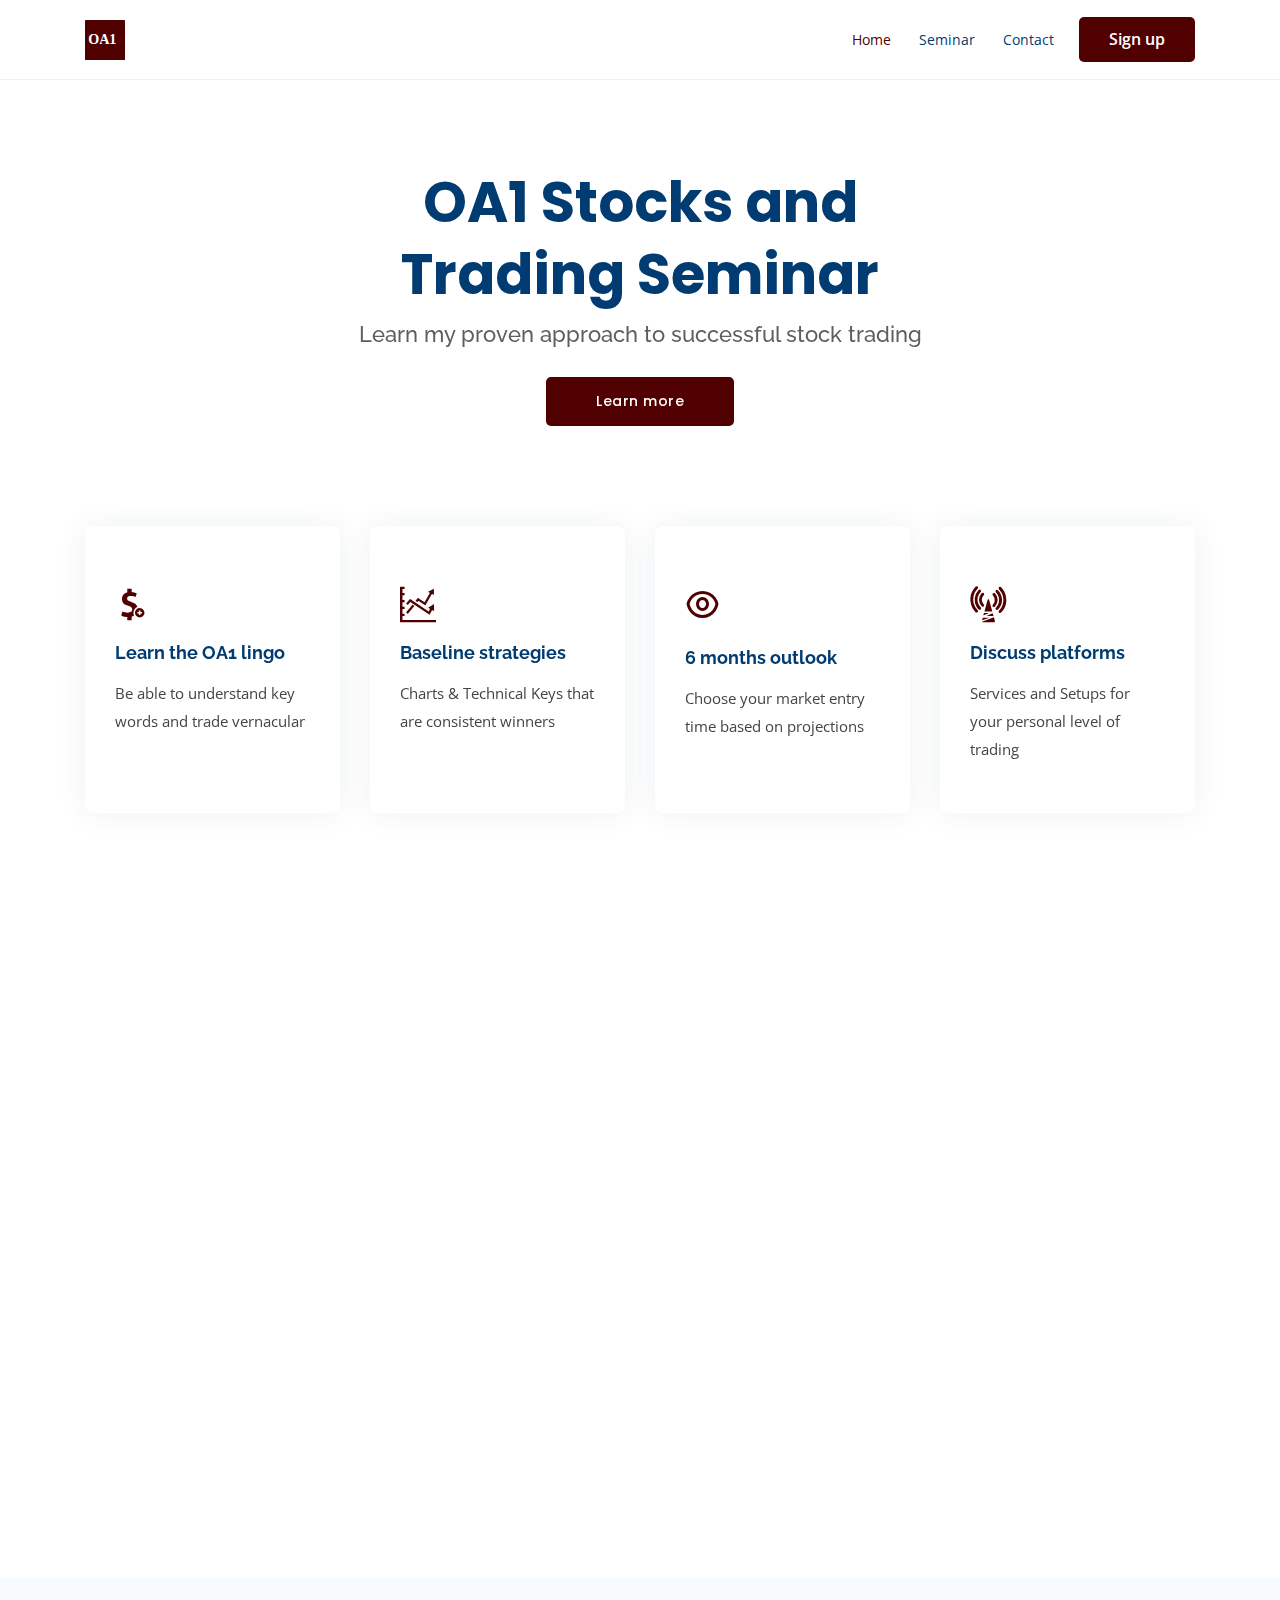
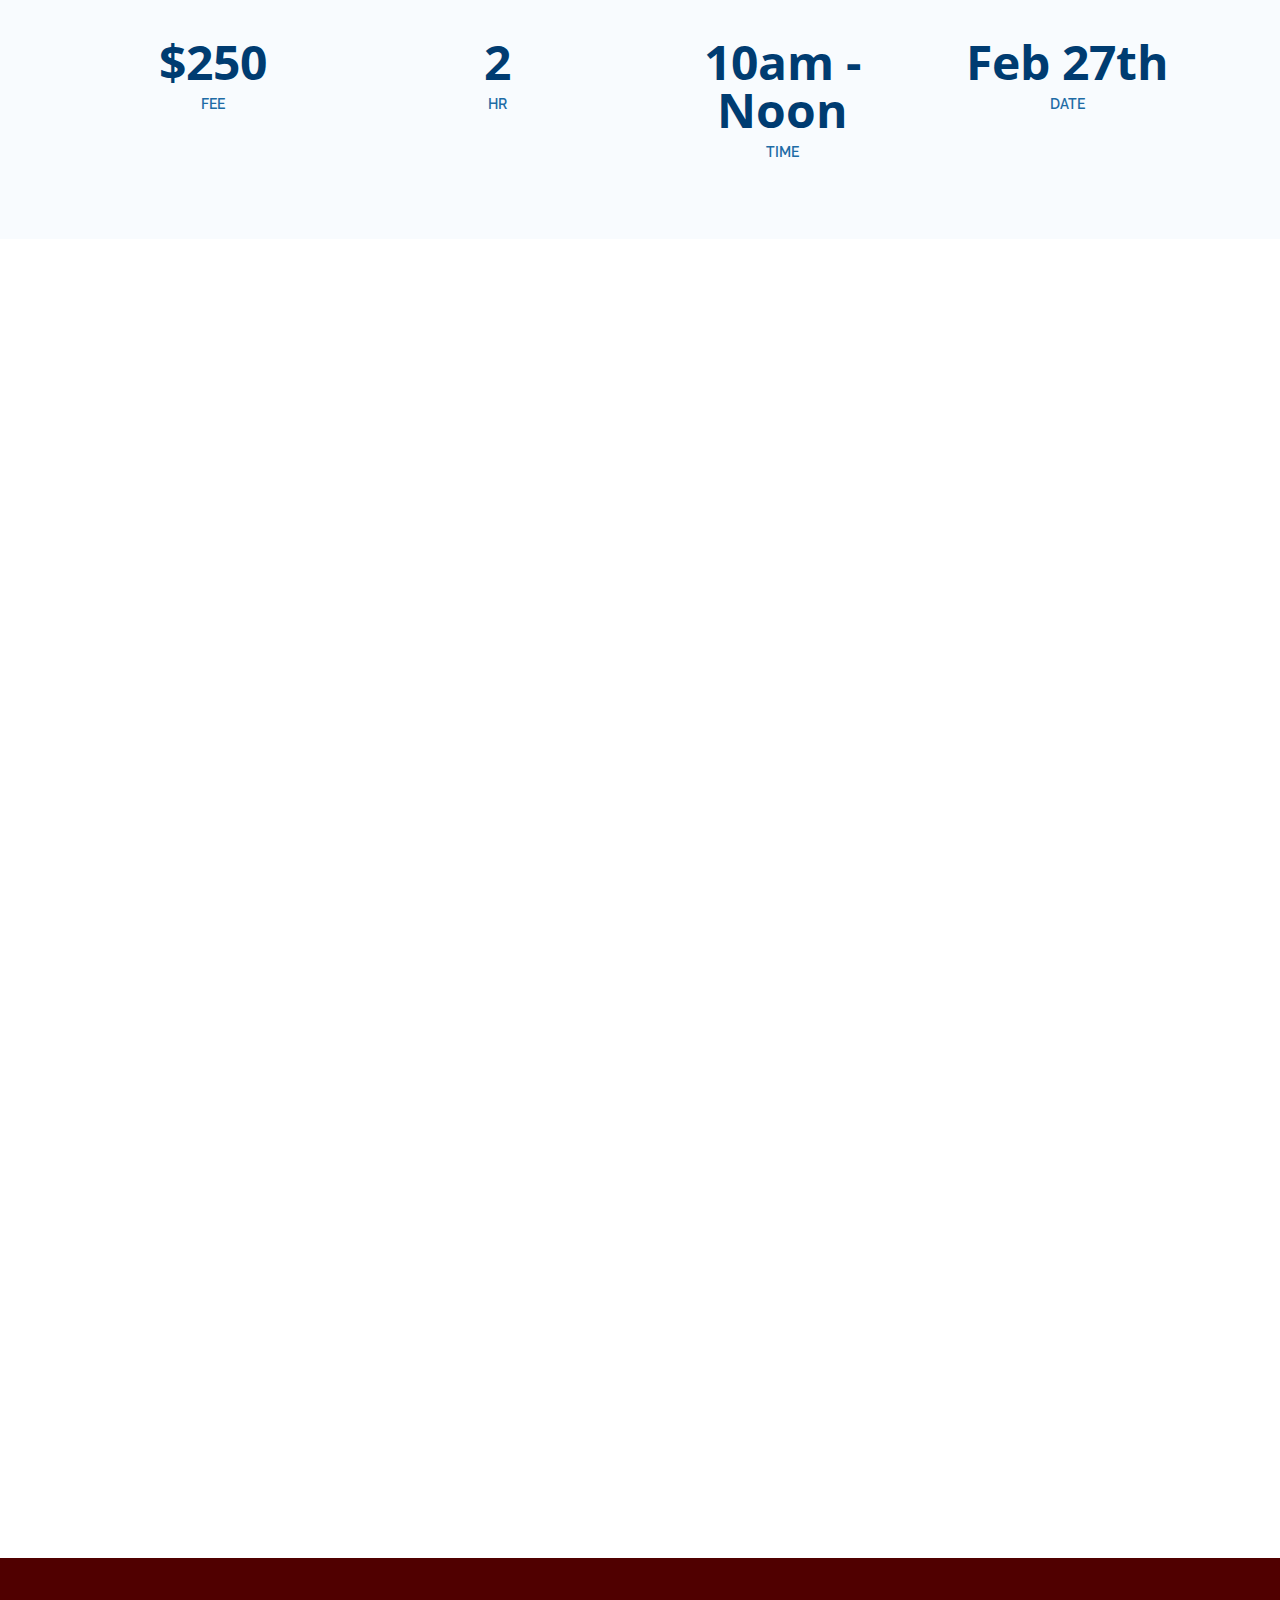
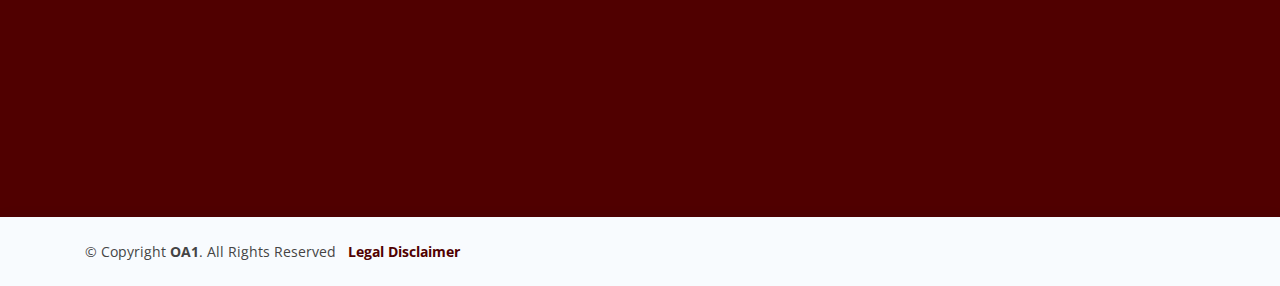
==== index.html @ 58f3185d "update payment link" ====
<!DOCTYPE html>
<html lang="en">

<head>
  <meta charset="utf-8">
  <meta content="width=device-width, initial-scale=1.0" name="viewport">

  <title>OA1 - Stocks and Trading</title>
  <meta content="" name="description">
  <meta content="" name="keywords">

  <!-- Favicons -->
  <link href="assets/img/OA1.png" rel="icon">

  <!-- Google Fonts -->
  <link href="https://fonts.googleapis.com/css?family=Open+Sans:300,300i,400,400i,600,600i,700,700i|Raleway:300,300i,400,400i,500,500i,600,600i,700,700i|Poppins:300,300i,400,400i,500,500i,600,600i,700,700i" rel="stylesheet">

  <!-- Vendor CSS Files -->
  <link href="assets/vendor/bootstrap/css/bootstrap.min.css" rel="stylesheet">
  <link href="assets/vendor/icofont/icofont.min.css" rel="stylesheet">
  <link href="assets/vendor/boxicons/css/boxicons.min.css" rel="stylesheet">
  <link href="assets/vendor/remixicon/remixicon.css" rel="stylesheet">
  <link href="assets/vendor/venobox/venobox.css" rel="stylesheet">
  <link href="assets/vendor/owl.carousel/assets/owl.carousel.min.css" rel="stylesheet">
  <link href="assets/vendor/aos/aos.css" rel="stylesheet">

  <!-- Template Main CSS File -->
  <link href="assets/css/style.css" rel="stylesheet">

  <!-- =======================================================
  * Template Name: OnePage - v2.2.0
  * Template URL: https://bootstrapmade.com/onepage-multipurpose-bootstrap-template/
  * Author: BootstrapMade.com
  * License: https://bootstrapmade.com/license/
  ======================================================== -->
</head>

<body>

  <!-- ======= Header ======= -->
  <header id="header" class="fixed-top">
    <div class="container d-flex align-items-center">

      <!-- <h1 class="logo mr-auto"><a href="index.html"><strong>O-A-1</strong></a></h1> -->
      <!-- Uncomment below if you prefer to use an image logo -->
      <a href="index.html" class="logo mr-auto"><img src="assets/img/OA1.svg" alt="" class="img-fluid"></a>

      <nav class="nav-menu d-none d-lg-block">
        <ul>
          <li class="active"><a href="index.html">Home</a></li>
          <li><a href="seminar.html">Seminar</a></li>
          <li><a href="#about">Contact</a></li>

        </ul>
      </nav><!-- .nav-menu -->
      <button
      class="cta-button"
      id="checkout-button-price_1I8cATGsFpC25p1ThE8ucNKz"
      role="link"
      type="button"
      >
      Sign up
      </button>

    </div>
  </header><!-- End Header -->

  <!-- ======= Hero Section ======= -->
  <section id="hero" class="d-flex align-items-center">
    <div class="container position-relative" data-aos="fade-up" data-aos-delay="100">
      <div class="row justify-content-center">
        <div class="col-xl-7 col-lg-9 text-center">
          <h1>OA1 Stocks and Trading Seminar</h1>
          <h2>Learn my proven approach to successful stock trading</h2>
        </div>
      </div>
      <div class="text-center">
        <a href="#about" class="btn-get-started scrollto">Learn more</a>
      </div>

      <div class="row icon-boxes">
        <div class="col-md-6 col-lg-3 d-flex align-items-stretch mb-5 mb-lg-0" data-aos="zoom-in" data-aos-delay="200">
          <div class="icon-box">
            <div class="icon"><i class="icofont-dollar-plus"></i></div>
            <h4 class="title"><a href=""> Learn the OA1 lingo</a></h4>
            <p class="description">Be able to understand key words and trade vernacular</p>
          </div>
        </div>

        <div class="col-md-6 col-lg-3 d-flex align-items-stretch mb-5 mb-lg-0" data-aos="zoom-in" data-aos-delay="300">
          <div class="icon-box">
            <div class="icon"><i class="icofont-chart-line-alt"></i></div>
            <h4 class="title"><a href="">Baseline strategies</a></h4>
            <p class="description">Charts & Technical Keys that are consistent winners</p>
          </div>
        </div>

        <div class="col-md-6 col-lg-3 d-flex align-items-stretch mb-5 mb-lg-0" data-aos="zoom-in" data-aos-delay="400">
          <div class="icon-box">
            <div class="icon"><i class="ri-eye-line"></i></div>
            <h4 class="title"><a href="">6 months outlook</a></h4>
            <p class="description">Choose your market entry time based on projections</p>
          </div>
        </div>

        <div class="col-md-6 col-lg-3 d-flex align-items-stretch mb-5 mb-lg-0" data-aos="zoom-in" data-aos-delay="500">
          <div class="icon-box">
            <div class="icon"><i class="icofont-ui-network"></i></div>
            <h4 class="title"><a href="">Discuss platforms</a></h4>
            <p class="description">Services and Setups for your personal level of trading</p>
          </div>
        </div>

      </div>
    </div>
  </section><!-- End Hero -->

  <main id="main">

    <!-- ======= About Section ======= -->
    <section id="about" class="about">
      <div class="container" data-aos="fade-up">

        <div class="section-title">
          <h2>Seminar details</h2>
        </div>

        <div class="row content">
          <div class="col-lg-6">
            <p>
              In this exclusive 2 hour seminar, available to all attendees, learn stock and trading insights from Mr. OA1, himself, Randy Taylor.
            </p>
            <ul>
              <li><i class="ri-check-double-line"></i>Get information on when to buy the stock vs when to trade the options.</li>
              <li><i class="ri-check-double-line"></i>Options give you unending “options” to lower, or even eliminate risk. Learn what the top strategies are for each.</li>
              <li><i class="ri-check-double-line"></i>Help yourself make more money by scanning and sharing potential opportunities.</li>
              <li><i class="ri-check-double-line"></i>Registrants will have a single use Zoom (or similar platform) code for one “live” and one recording of the seminar.</li>
              <li><i class="ri-check-double-line"></i>After registering, Attendees may submit questions and/or charts that they would like to be addressed, during the seminar or via email post-seminar.</li>
            </ul>
          </div>
          <div class="col-lg-6 pt-4 pt-lg-0">
            <p>
              We will be discussing:

              <ul>
                <li><i class="ri-check-double-line"></i>Mental Preparation</li>
                <li><i class="ri-check-double-line"></i>Forecasting</li>
                <li><i class="ri-check-double-line"></i>Chart Reading/Analysis</li>
                <li><i class="ri-check-double-line"></i>Strategies</li>
                <li><i class="ri-check-double-line"></i>Platforms</li>
                <li><i class="ri-check-double-line"></i>Managing Risk</li>
                <li><i class="ri-check-double-line"></i>Much more</li>
              </ul>

              This comprehensive seminar will give you the tools needed to be a successful stock trader.
            </p>
            <p>
              Email: OA1Stocks@gmail.com
            </p>
            <a class="get-started-btn" href="seminar.html">Seminar</a>
            <!-- <button
            class="cta-button-3"
            id="checkout-button2-price_1I8cATGsFpC25p1ThE8ucNKz"
            role="link"
            type="button"
            >Sign up Now</button> -->
          </div>
        </div>

      </div>
    </section><!-- End About Section -->

    <!-- ======= Counts Section ======= -->
    <section id="counts" class="counts section-bg">
      <div class="container">

        <div class="row justify-content-end">

          <div class="col-lg-3 col-md-5 col-6 d-md-flex align-items-md-stretch">
            <div class="count-box">
              <span>$250</span>
              <p>FEE</p>
            </div>
          </div>

          <div class="col-lg-3 col-md-5 col-6 d-md-flex align-items-md-stretch">
            <div class="count-box">
              <span>2</span>
              <p>HR</p>
            </div>
          </div>

          <div class="col-lg-3 col-md-5 col-6 d-md-flex align-items-md-stretch">
            <div class="count-box">
              <span>10am - Noon</span>
              <p>TIME</p>
            </div>
          </div>

          <div class="col-lg-3 col-md-5 col-6 d-md-flex align-items-md-stretch">
            <div class="count-box">
              <span>Feb 27th</span>
              <p>DATE</p>
            </div>
          </div>

        </div>

      </div>
    </section><!-- End Counts Section -->

    <!-- ======= About Video Section ======= -->
    <section id="about-video" class="about-video">
      <div class="container" data-aos="fade-up">

        <div class="row">

          <div class="col-lg-6 video-box align-self-baseline" data-aos="fade-right" data-aos-delay="100">
            <img src="assets/img/bio.jpg" class="img-fluid" alt=""> 
          </div>

          <div class="col-lg-6 pt-3 pt-lg-0 content" data-aos="fade-left" data-aos-delay="100">
            <h3>Randy Taylor (OA1)</h3>
            <p>
              Randy Taylor has been successfully trading stocks for the past 35 years. In 2016, Mr. Taylor made a decision to begin posting his tips and real-time stock trades, for those interested in using his expertise as education or as a mirror. The success of this endeavor speaks for itself with forum participants showing consistent growth in their trading accounts.<br><br>
              
              It is not uncommon to have participants report year over year ROI’s over 50%(* Past performance is not a guarantee of future performance). Many of the participants have become experts in their own rights, which has further benefitted the group.
            </p>
            <p>
              Beyond trading stocks professionally, Mr. Taylor owns and operates multiple contact centers Offshore and in LatAm. Once retired from the corporate life, he intends to start a hedge fund and/or advisory service.
            </p>
          </div>

        </div>

      </div>
    </section><!-- End About Section -->

    <!-- ======= Testimonials Section ======= -->
    <section id="testimonials" class="testimonials">
      <div class="container" data-aos="fade-up">

        <div class="section-title">
          <h2>Testimonials</h2>
          <p>Some traders who have gained increases by implementing OA1's methods and knowledge.</p>
        </div>

        <div class="owl-carousel testimonials-carousel">

          <div class="testimonial-item">
            <p>
              <i class="bx bxs-quote-alt-left quote-icon-left"></i>
              I already have my New Years Resolution picked out: STOP PLAYING WEEKLY OPTIONS and TRUST OA1.
              <i class="bx bxs-quote-alt-right quote-icon-right"></i>
            </p>
            <!-- <img src="assets/img/testimonials/testimonials-1.jpg" class="testimonial-img" alt=""> -->
            <!-- <h3>Learn why and when to buy LEAPS</h3>
            <h4>Ceo &amp; Founder</h4> -->
          </div>

          <div class="testimonial-item">
            <p>
              <i class="bx bxs-quote-alt-left quote-icon-left"></i>
              I have learned more from you in the last 9 months than I did in my entire Business Minor at A&M.
              <i class="bx bxs-quote-alt-right quote-icon-right"></i>
            </p>
            <!-- <img src="assets/img/testimonials/testimonials-1.jpg" class="testimonial-img" alt=""> -->
            <!-- <h3>Learn why and when to buy LEAPS</h3>
            <h4>Ceo &amp; Founder</h4> -->
          </div>

          <div class="testimonial-item">
            <p>
              <i class="bx bxs-quote-alt-left quote-icon-left"></i>
              Out of all my WDC. 550% gain on those last sells. The legend of OA1 continues.
              <i class="bx bxs-quote-alt-right quote-icon-right"></i>
            </p>
            <!-- <img src="assets/img/testimonials/testimonials-2.jpg" class="testimonial-img" alt="">
            <h3>Sara Wilsson</h3>
            <h4>Designer</h4> -->
          </div>

          <div class="testimonial-item">
            <p>
              <i class="bx bxs-quote-alt-left quote-icon-left"></i>
              Quick shoutout to OA1... VALE leaps currently a 3 bagger with over a year left!
              <i class="bx bxs-quote-alt-right quote-icon-right"></i>
            </p>
            <!-- <img src="assets/img/testimonials/testimonials-3.jpg" class="testimonial-img" alt="">
            <h3>Jena Karlis</h3>
            <h4>Store Owner</h4> -->
          </div>

          <!-- <div class="testimonial-item">
            <p>
              <i class="bx bxs-quote-alt-left quote-icon-left"></i>
              Fugiat enim eram quae cillum dolore dolor amet nulla culpa multos export minim fugiat minim velit minim dolor enim duis veniam ipsum anim magna sunt elit fore quem dolore labore illum veniam.
              <i class="bx bxs-quote-alt-right quote-icon-right"></i>
            </p>
            <img src="assets/img/testimonials/testimonials-4.jpg" class="testimonial-img" alt="">
            <h3>Matt Brandon</h3>
            <h4>Freelancer</h4>
          </div> -->

          <!-- <div class="testimonial-item">
            <p>
              <i class="bx bxs-quote-alt-left quote-icon-left"></i>
              Quis quorum aliqua sint quem legam fore sunt eram irure aliqua veniam tempor noster veniam enim culpa labore duis sunt culpa nulla illum cillum fugiat legam esse veniam culpa fore nisi cillum quid.
              <i class="bx bxs-quote-alt-right quote-icon-right"></i>
            </p>
            <img src="assets/img/testimonials/testimonials-5.jpg" class="testimonial-img" alt="">
            <h3>John Larson</h3>
            <h4>Entrepreneur</h4>
          </div> -->

        </div>

      </div>
    </section><!-- End Testimonials Section -->


    <!-- ======= Cta Section ======= -->
    <section id="cta" class="cta">
      <div class="container" data-aos="zoom-in">
        <div class="text-center">
          <h3>OA1 Stocks and Trading Seminar</h3>
          <p>Sign up now this seminar will be available to attendees to provide the maximum amount of value. Don't miss out!</p>
          <button
          class="cta-button-2"
          id="checkout-button3-price_1I8cATGsFpC25p1ThE8ucNKz"
          role="link"
          type="button"
          >Seminar sign up
          </button>
        </div>
      </div>
    </section><!-- End Cta Section -->


  </main><!-- End #main -->

  <!-- ======= Footer ======= -->
  <footer id="footer">

    <div class="container d-md-flex py-4">

      <div class="mr-md-auto text-center text-md-left">
        <div class="copyright">
          &copy; Copyright <strong>OA1</strong>. All Rights Reserved &nbsp; <strong> <a href="assets/LEGAL.pdf" target="_blank">Legal Disclaimer </a></strong>
        </div>
      </div>
    </div>
  </footer><!-- End Footer -->

  <!-- ======= Stripe ======= -->
<!-- Load Stripe.js on your website. -->
<script src="https://js.stripe.com/v3"></script>

<!-- Create a button that your customers click to complete their purchase. Customize the styling to suit your branding. -->
<!-- <button
  style="background-color:#6772E5;color:#FFF;padding:8px 12px;border:0;border-radius:4px;font-size:1em"
  id="checkout-button-price_1I8cATGsFpC25p1ThE8ucNKz"
  role="link"
  type="button"
>
  Checkout
</button> -->

<div id="error-message"></div>

<script>
(function() {
  var stripe = Stripe('pk_live_51I7PDJGsFpC25p1TsYnZZH8aV8iDTGf7ebhSKINwtMPEUIdjISCfdUw4nKHauZOj3xFRYnwYuc7SVkPEr7Lt0kge00OCxvMAAV');

  
  var checkoutButton = document.getElementById('checkout-button-price_1I8cATGsFpC25p1ThE8ucNKz');
  checkoutButton.addEventListener('click', function () {
    /*
     * When the customer clicks on the button, redirect
     * them to Checkout.
     */
    stripe.redirectToCheckout({
      lineItems: [{price: 'price_1I8cATGsFpC25p1ThE8ucNKz', quantity: 1}],
      mode: 'payment',
      /*
       * Do not rely on the redirect to the successUrl for fulfilling
       * purchases, customers may not always reach the success_url after
       * a successful payment.
       * Instead use one of the strategies described in
       * https://stripe.com/docs/payments/checkout/fulfill-orders
       */
      successUrl: 'http://oa1.org/success',
      cancelUrl: 'http://oa1.org/',
    })
    .then(function (result) {
      if (result.error) {
        /*
         * If `redirectToCheckout` fails due to a browser or network
         * error, display the localized error message to your customer.
         */
        var displayError = document.getElementById('error-message');
        displayError.textContent = result.error.message;
      }
    });
  });
  var checkoutButton = document.getElementById('checkout-button2-price_1I8cATGsFpC25p1ThE8ucNKz');
  checkoutButton.addEventListener('click', function () {
    /*
     * When the customer clicks on the button, redirect
     * them to Checkout.
     */
    stripe.redirectToCheckout({
      lineItems: [{price: 'price_1I8cATGsFpC25p1ThE8ucNKz', quantity: 1}],
      mode: 'payment',
      /*
       * Do not rely on the redirect to the successUrl for fulfilling
       * purchases, customers may not always reach the success_url after
       * a successful payment.
       * Instead use one of the strategies described in
       * https://stripe.com/docs/payments/checkout/fulfill-orders
       */
      successUrl: 'http://oa1.org/success',
      cancelUrl: 'http://oa1.org/',
    })
    .then(function (result) {
      if (result.error) {
        /*
         * If `redirectToCheckout` fails due to a browser or network
         * error, display the localized error message to your customer.
         */
        var displayError = document.getElementById('error-message');
        displayError.textContent = result.error.message;
      }
    });
  });
  var checkoutButton = document.getElementById('checkout-button3-price_1I8cATGsFpC25p1ThE8ucNKz');
  checkoutButton.addEventListener('click', function () {
    /*
     * When the customer clicks on the button, redirect
     * them to Checkout.
     */
    stripe.redirectToCheckout({
      lineItems: [{price: 'price_1I8cATGsFpC25p1ThE8ucNKz', quantity: 1}],
      mode: 'payment',
      /*
       * Do not rely on the redirect to the successUrl for fulfilling
       * purchases, customers may not always reach the success_url after
       * a successful payment.
       * Instead use one of the strategies described in
       * https://stripe.com/docs/payments/checkout/fulfill-orders
       */
      successUrl: 'http://oa1.org/success',
      cancelUrl: 'http://oa1.org/',
    })
    .then(function (result) {
      if (result.error) {
        /*
         * If `redirectToCheckout` fails due to a browser or network
         * error, display the localized error message to your customer.
         */
        var displayError = document.getElementById('error-message');
        displayError.textContent = result.error.message;
      }
    });
  });
})();
</script>
  
  <!-- End Stripe -->

  <a href="#" class="back-to-top"><i class="ri-arrow-up-line"></i></a>
  <div id="preloader"></div>

  <!-- Vendor JS Files -->
  <script src="assets/vendor/jquery/jquery.min.js"></script>
  <script src="assets/vendor/bootstrap/js/bootstrap.bundle.min.js"></script>
  <script src="assets/vendor/jquery.easing/jquery.easing.min.js"></script>
  <script src="assets/vendor/php-email-form/validate.js"></script>
  <script src="assets/vendor/waypoints/jquery.waypoints.min.js"></script>
  <script src="assets/vendor/counterup/counterup.min.js"></script>
  <script src="assets/vendor/venobox/venobox.min.js"></script>
  <script src="assets/vendor/owl.carousel/owl.carousel.min.js"></script>
  <script src="assets/vendor/isotope-layout/isotope.pkgd.min.js"></script>
  <script src="assets/vendor/aos/aos.js"></script>

  <!-- Template Main JS File -->
  <script src="assets/js/main.js"></script>

</body>

</html>
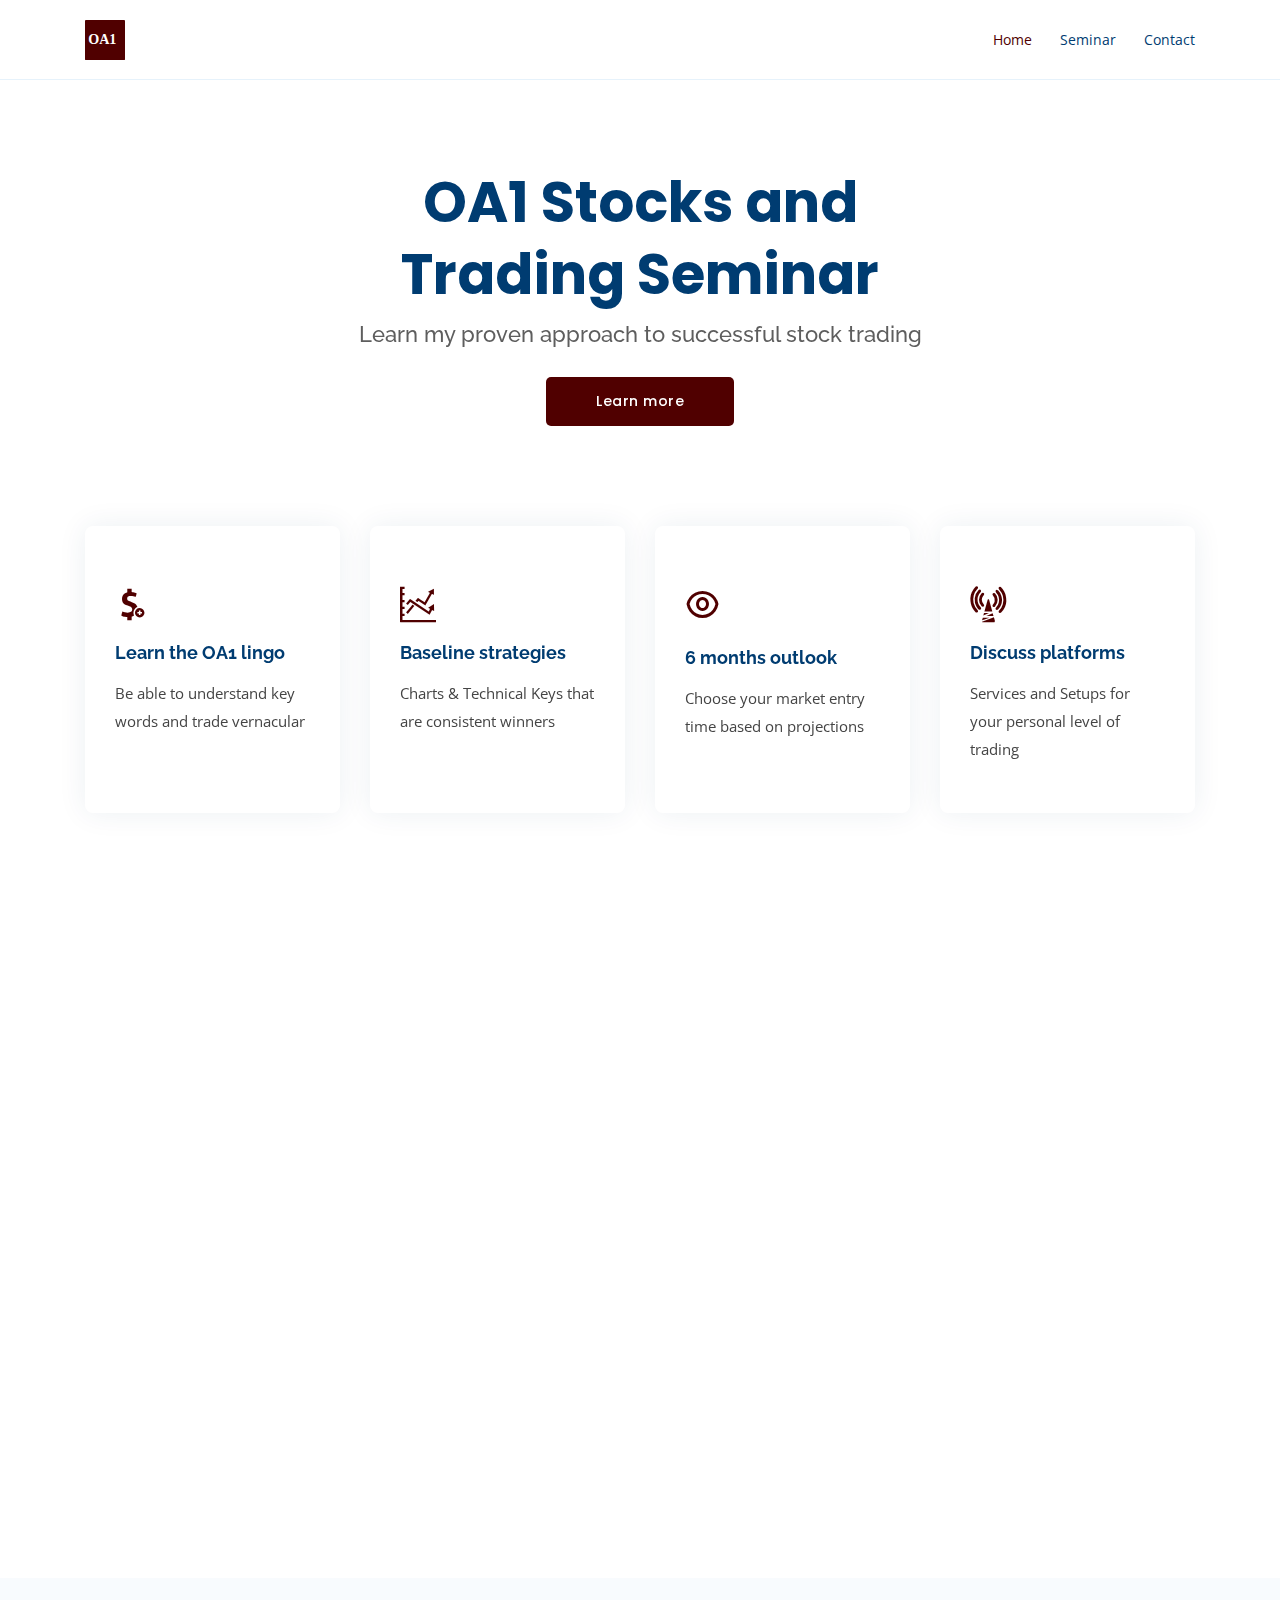
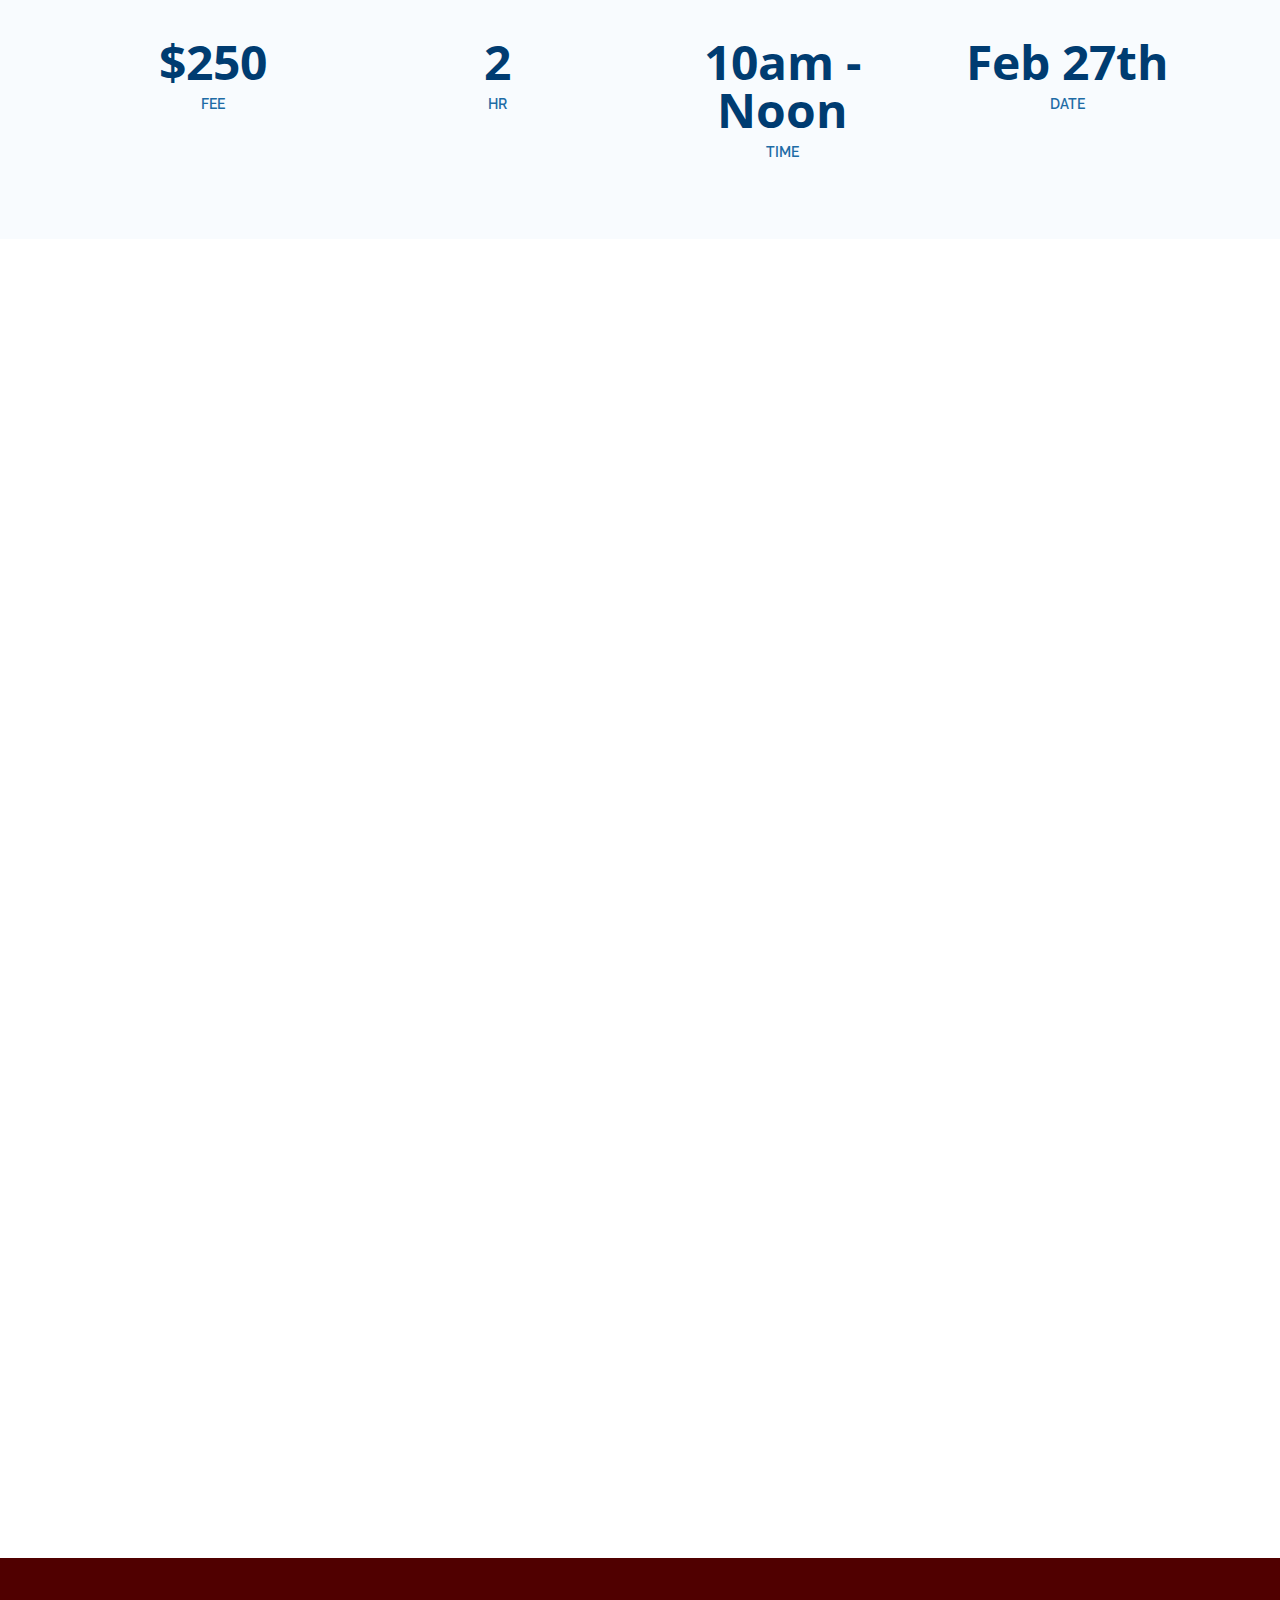
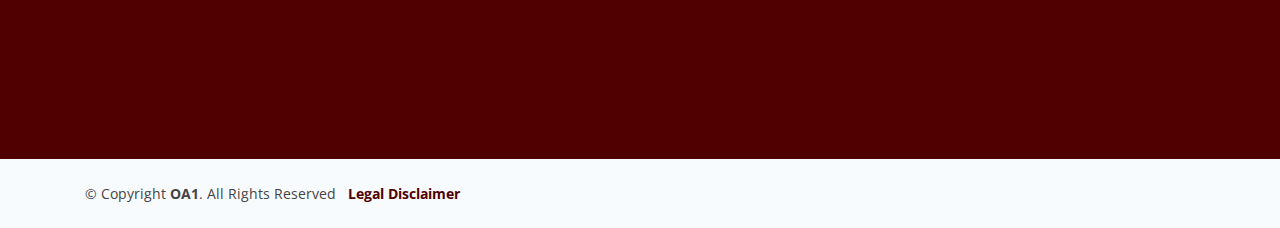
==== commit a87898b6: "remove live payment links" ====
--- a/index.html
+++ b/index.html
@@ -53,14 +53,14 @@
 
         </ul>
       </nav><!-- .nav-menu -->
-      <button
+      <!-- <button
       class="cta-button"
       id="checkout-button-price_1I8cATGsFpC25p1ThE8ucNKz"
       role="link"
       type="button"
       >
       Sign up
-      </button>
+      </button> -->
 
     </div>
   </header><!-- End Header -->
@@ -325,13 +325,13 @@
         <div class="text-center">
           <h3>OA1 Stocks and Trading Seminar</h3>
           <p>Sign up now this seminar will be available to attendees to provide the maximum amount of value. Don't miss out!</p>
-          <button
+          <!-- <button
           class="cta-button-2"
           id="checkout-button3-price_1I8cATGsFpC25p1ThE8ucNKz"
           role="link"
           type="button"
           >Seminar sign up
-          </button>
+          </button> -->
         </div>
       </div>
     </section><!-- End Cta Section -->
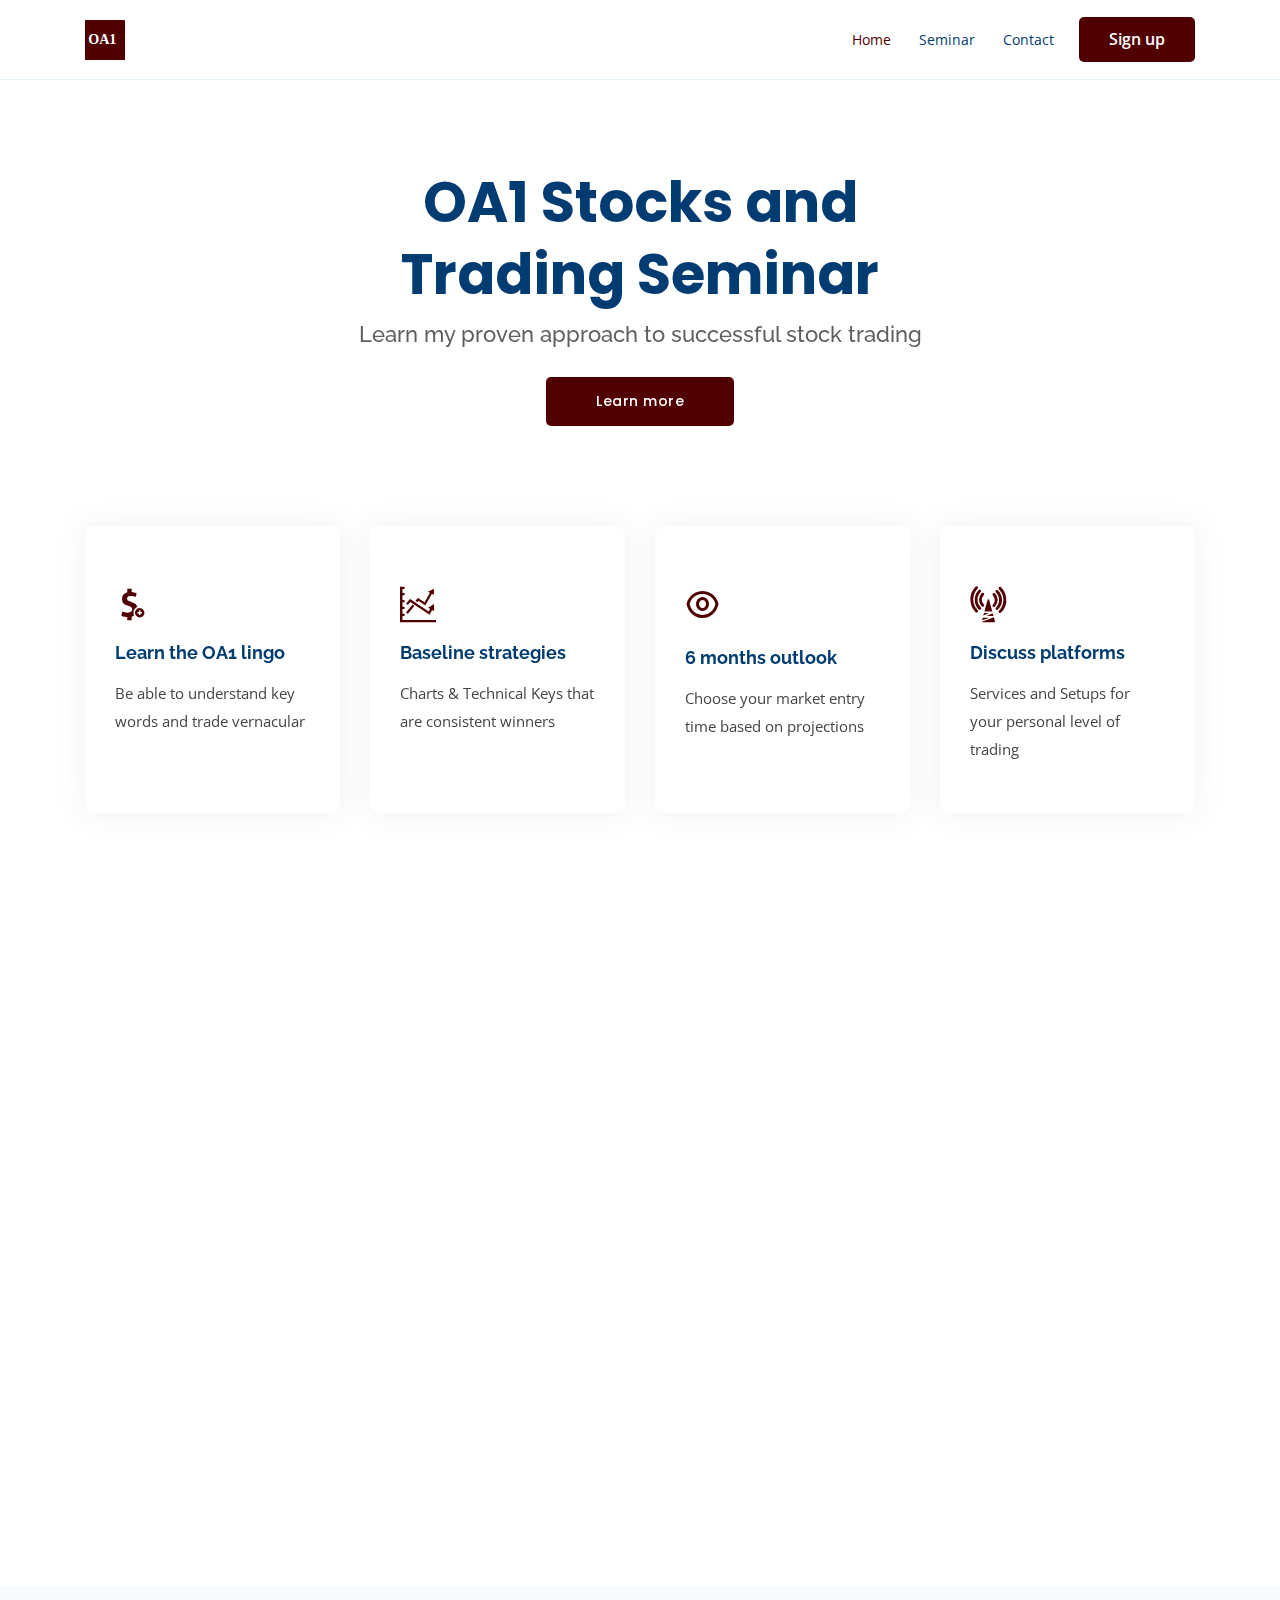
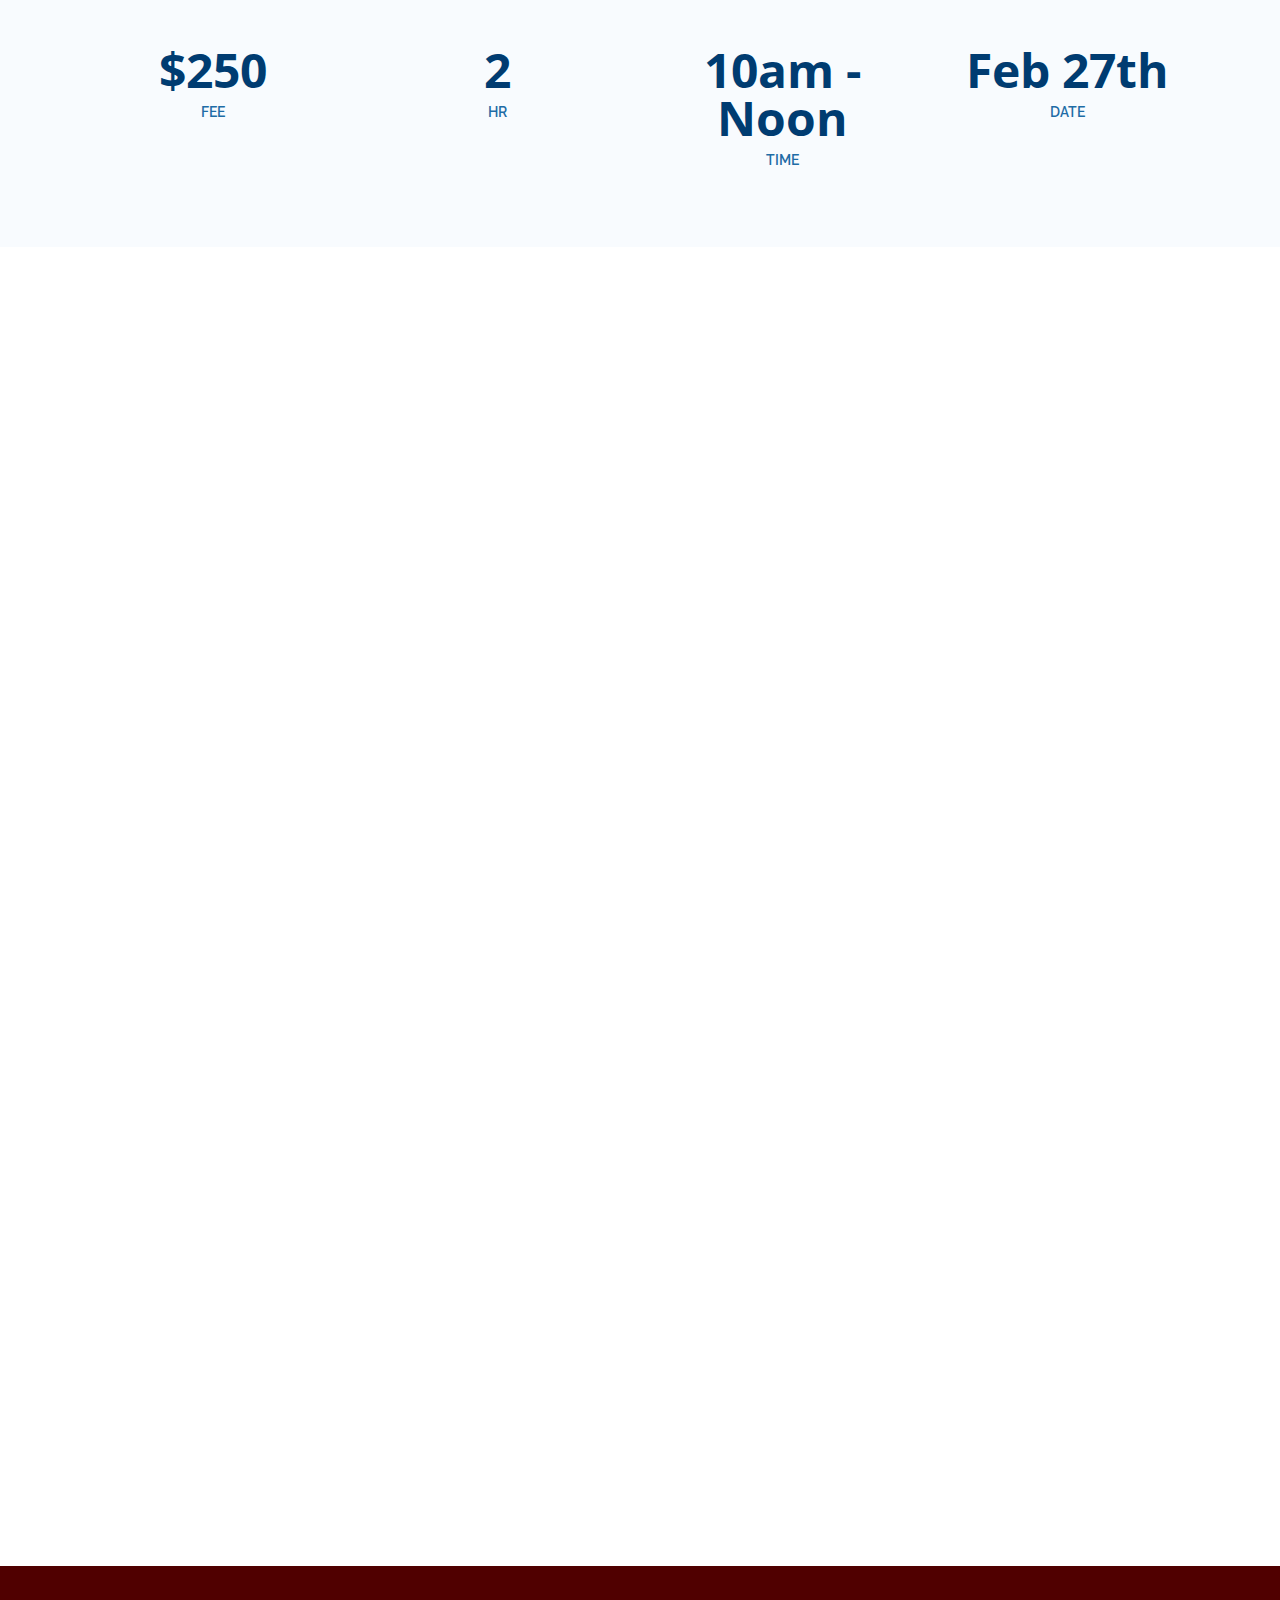
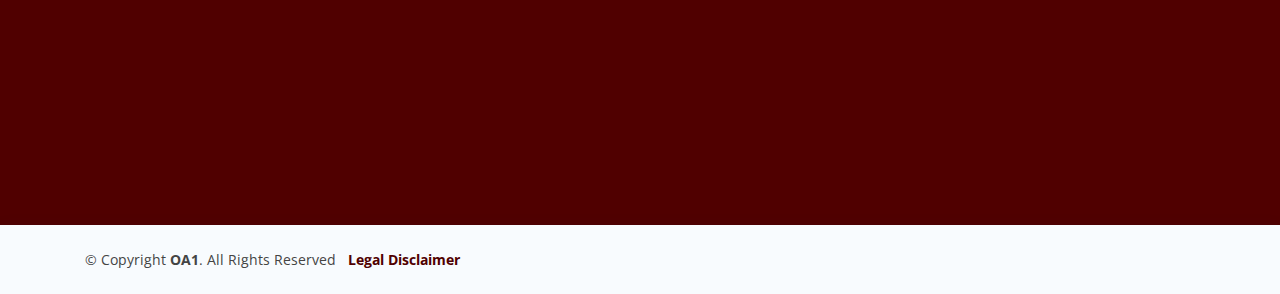
==== commit 6348aa37: "update link" ====
--- a/index.html
+++ b/index.html
@@ -53,14 +53,14 @@
 
         </ul>
       </nav><!-- .nav-menu -->
-      <!-- <button
+      <button
       class="cta-button"
       id="checkout-button-price_1I8cATGsFpC25p1ThE8ucNKz"
       role="link"
       type="button"
       >
       Sign up
-      </button> -->
+      </button>
 
     </div>
   </header><!-- End Header -->
@@ -157,13 +157,13 @@
             <p>
               Email: OA1Stocks@gmail.com
             </p>
-            <a class="get-started-btn" href="seminar.html">Seminar</a>
-            <!-- <button
+            <!-- <a class="get-started-btn" href="seminar.html">Seminar</a> -->
+            <button
             class="cta-button-3"
             id="checkout-button2-price_1I8cATGsFpC25p1ThE8ucNKz"
             role="link"
             type="button"
-            >Sign up Now</button> -->
+            >Sign up Now</button>
           </div>
         </div>
 
@@ -325,13 +325,13 @@
         <div class="text-center">
           <h3>OA1 Stocks and Trading Seminar</h3>
           <p>Sign up now this seminar will be available to attendees to provide the maximum amount of value. Don't miss out!</p>
-          <!-- <button
+          <button
           class="cta-button-2"
           id="checkout-button3-price_1I8cATGsFpC25p1ThE8ucNKz"
           role="link"
           type="button"
           >Seminar sign up
-          </button> -->
+          </button>
         </div>
       </div>
     </section><!-- End Cta Section -->
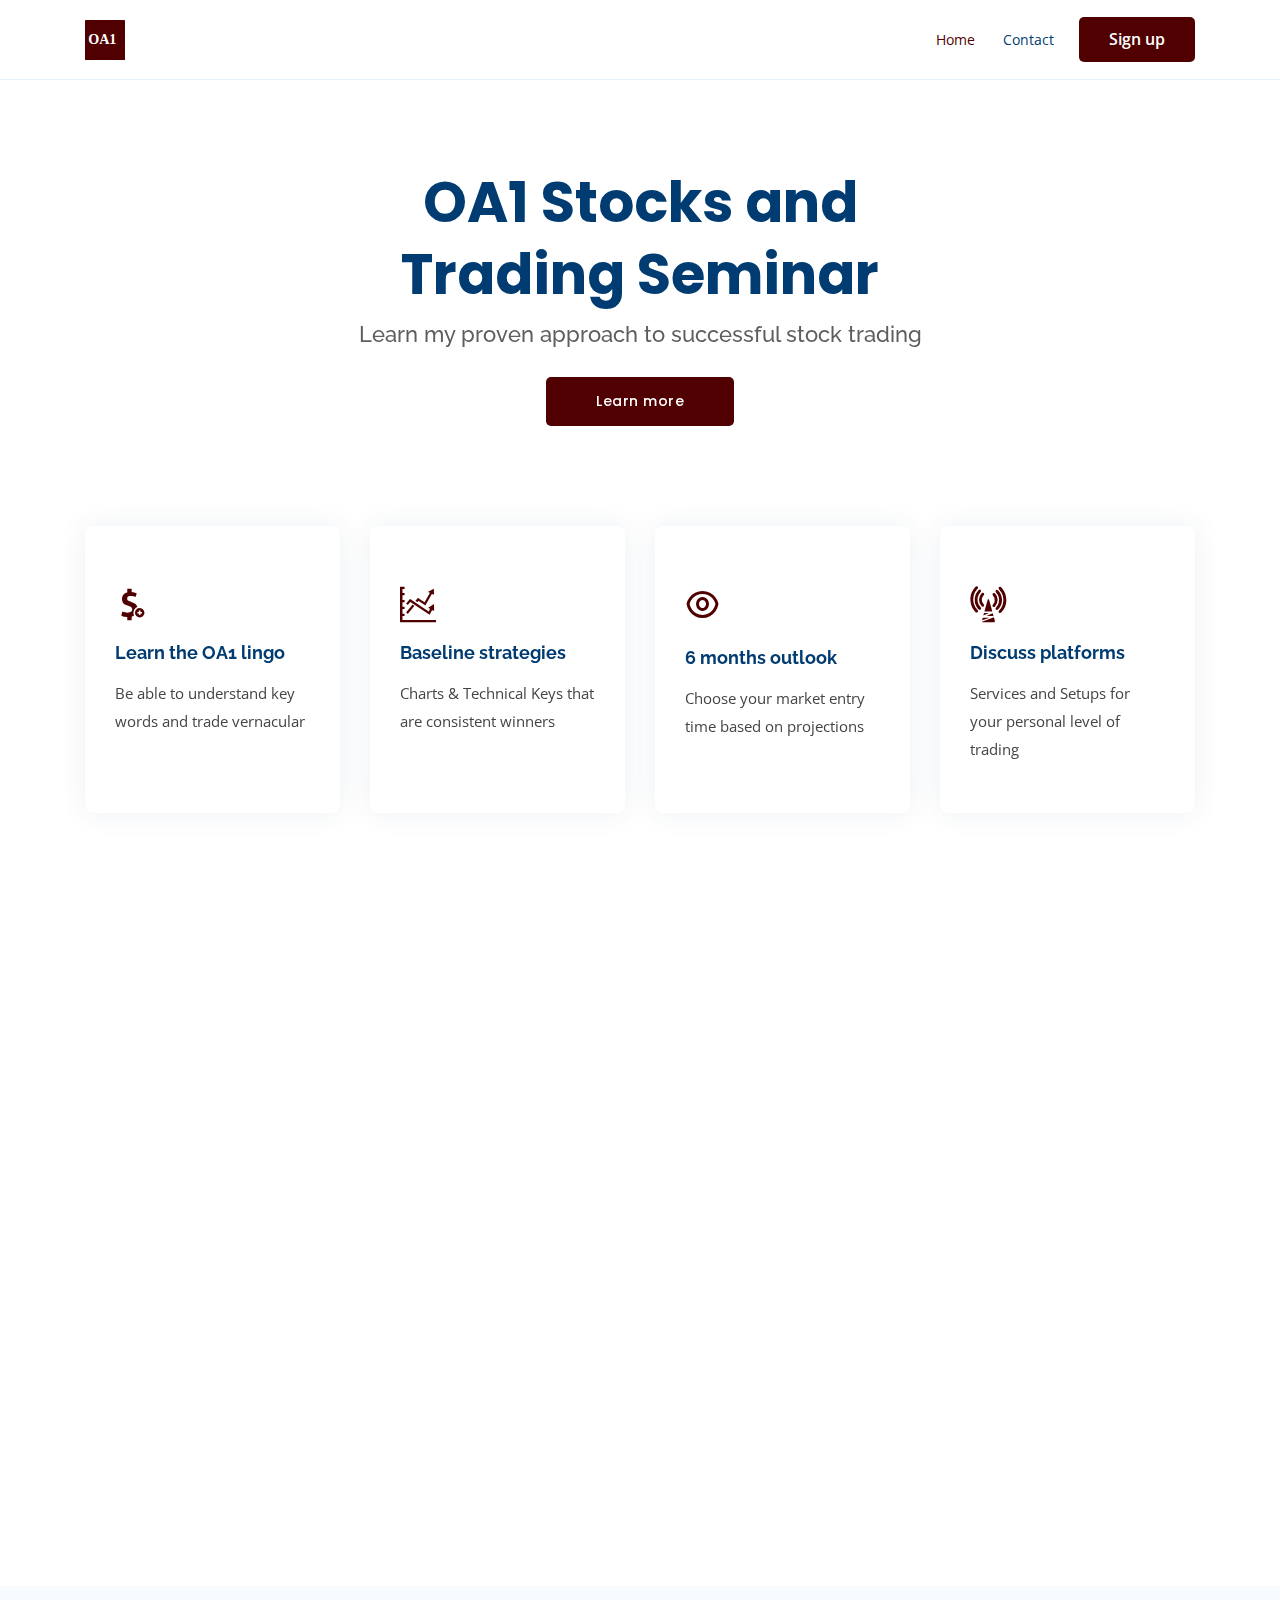
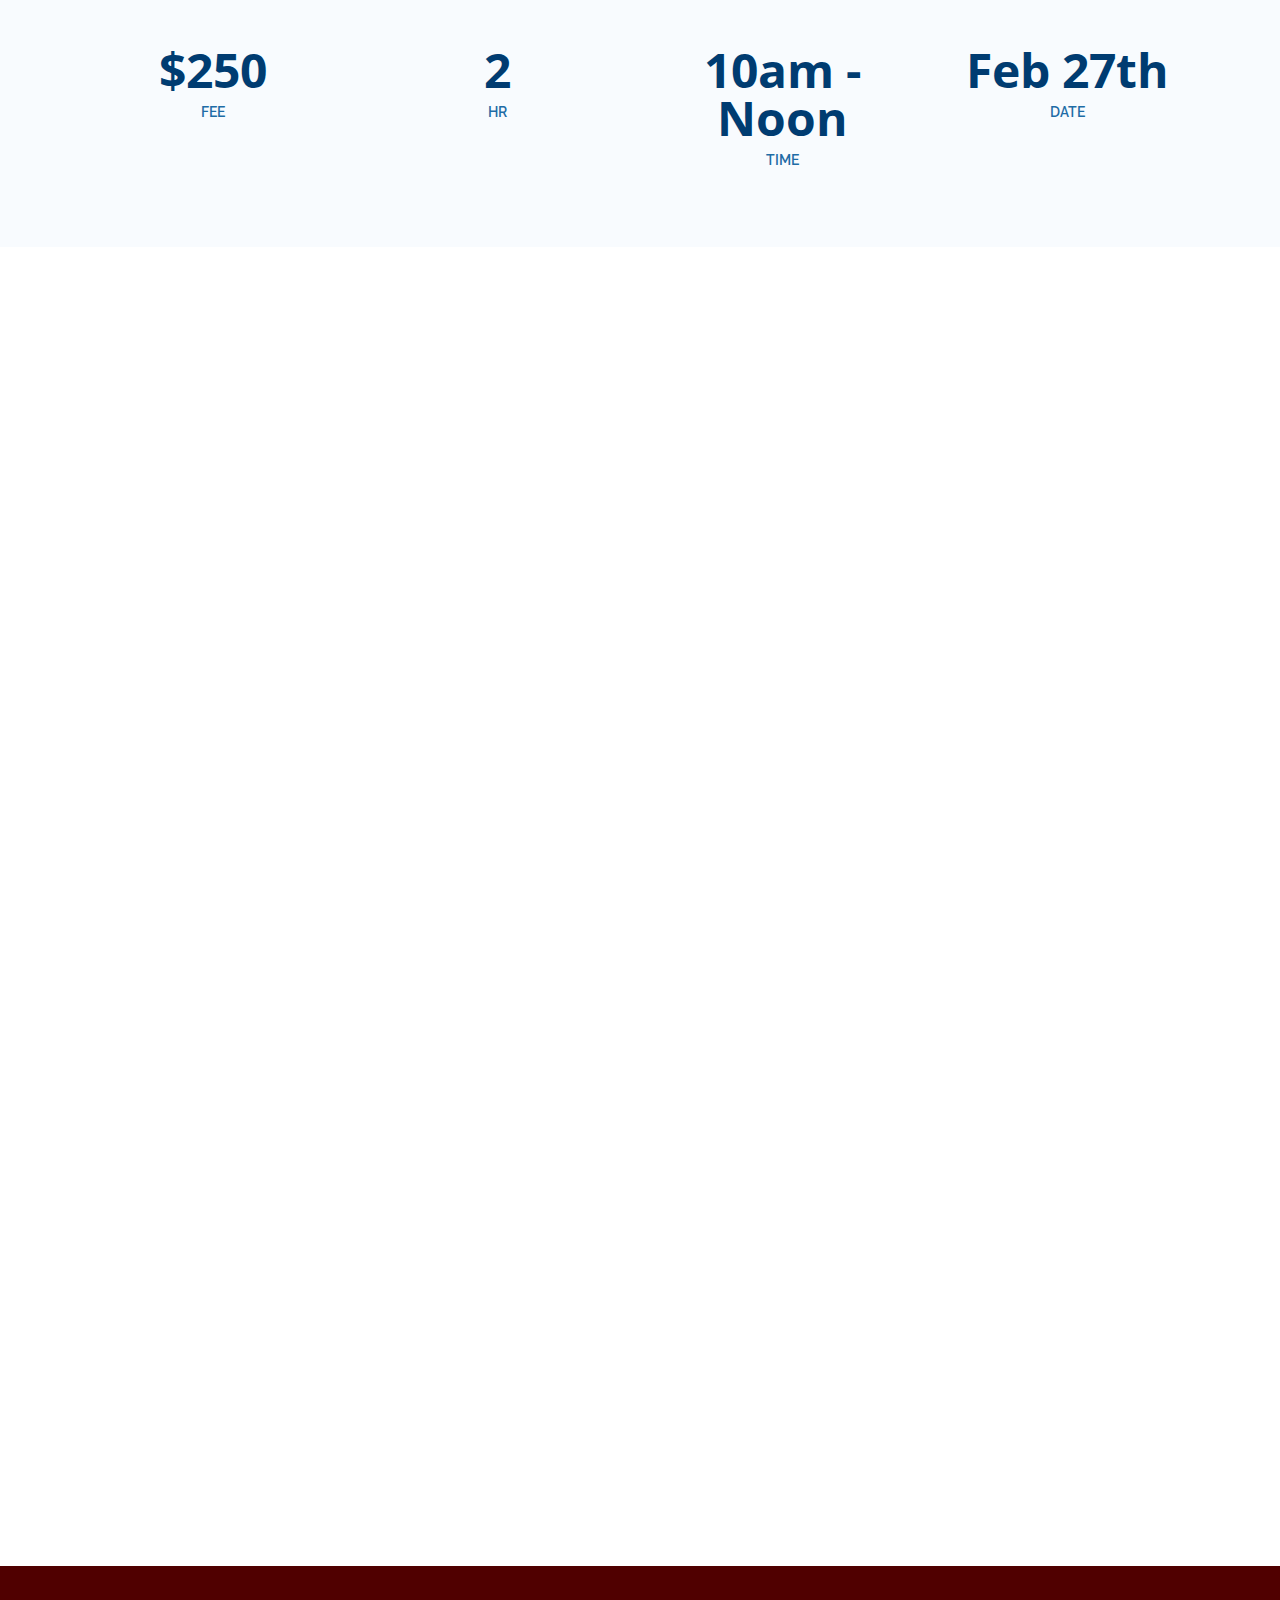
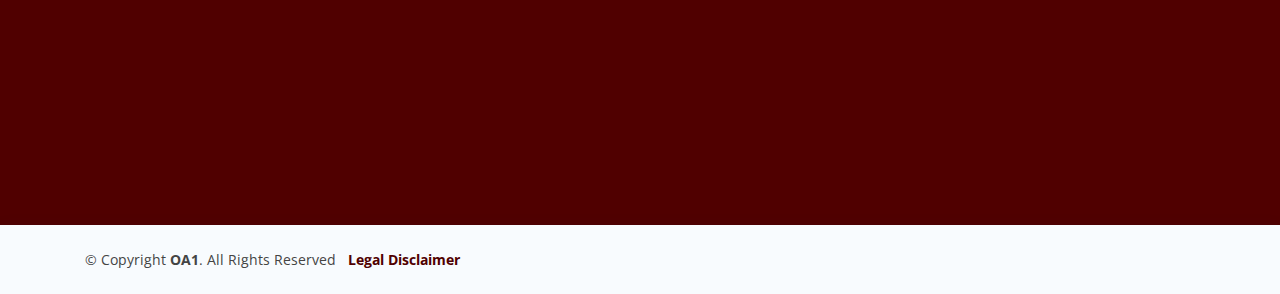
==== commit c18d366c: "update link" ====
--- a/index.html
+++ b/index.html
@@ -48,7 +48,7 @@
       <nav class="nav-menu d-none d-lg-block">
         <ul>
           <li class="active"><a href="index.html">Home</a></li>
-          <li><a href="seminar.html">Seminar</a></li>
+          <!-- <li><a href="seminar.html">Seminar</a></li> -->
           <li><a href="#about">Contact</a></li>
 
         </ul>
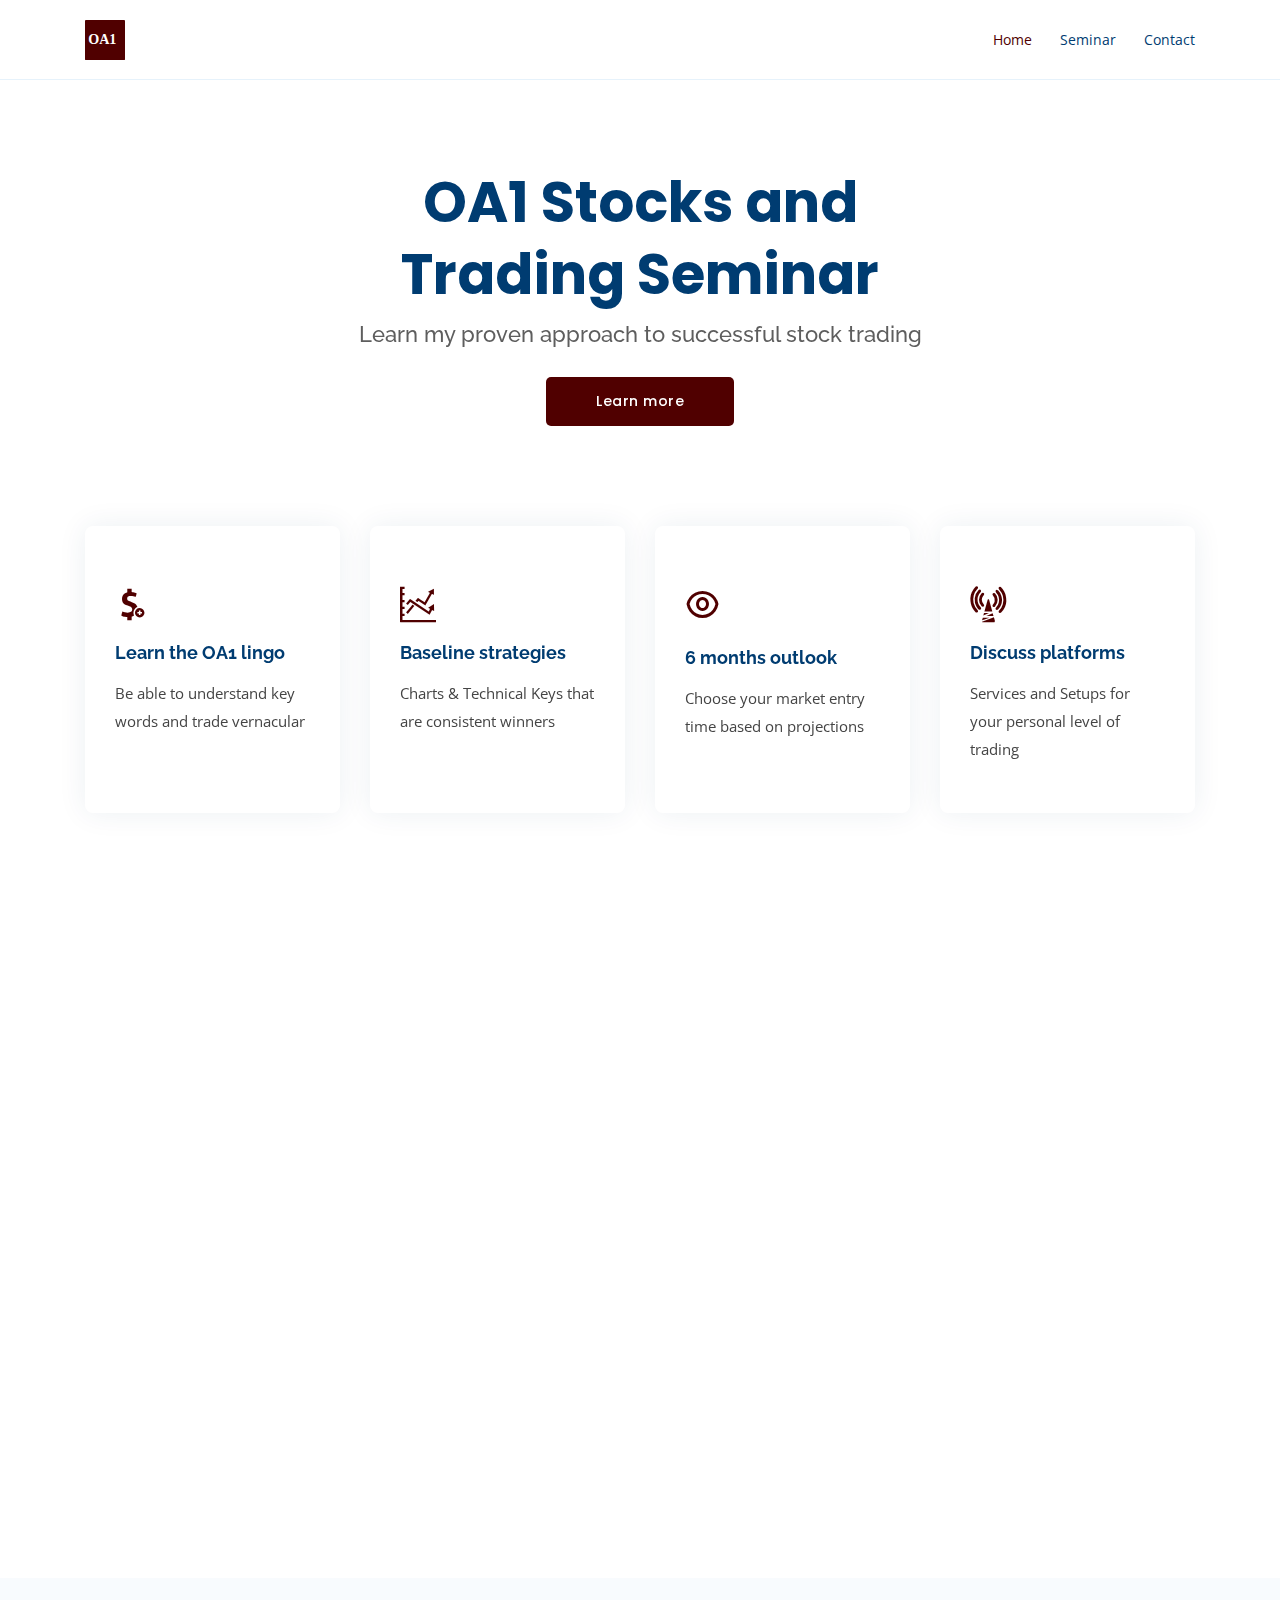
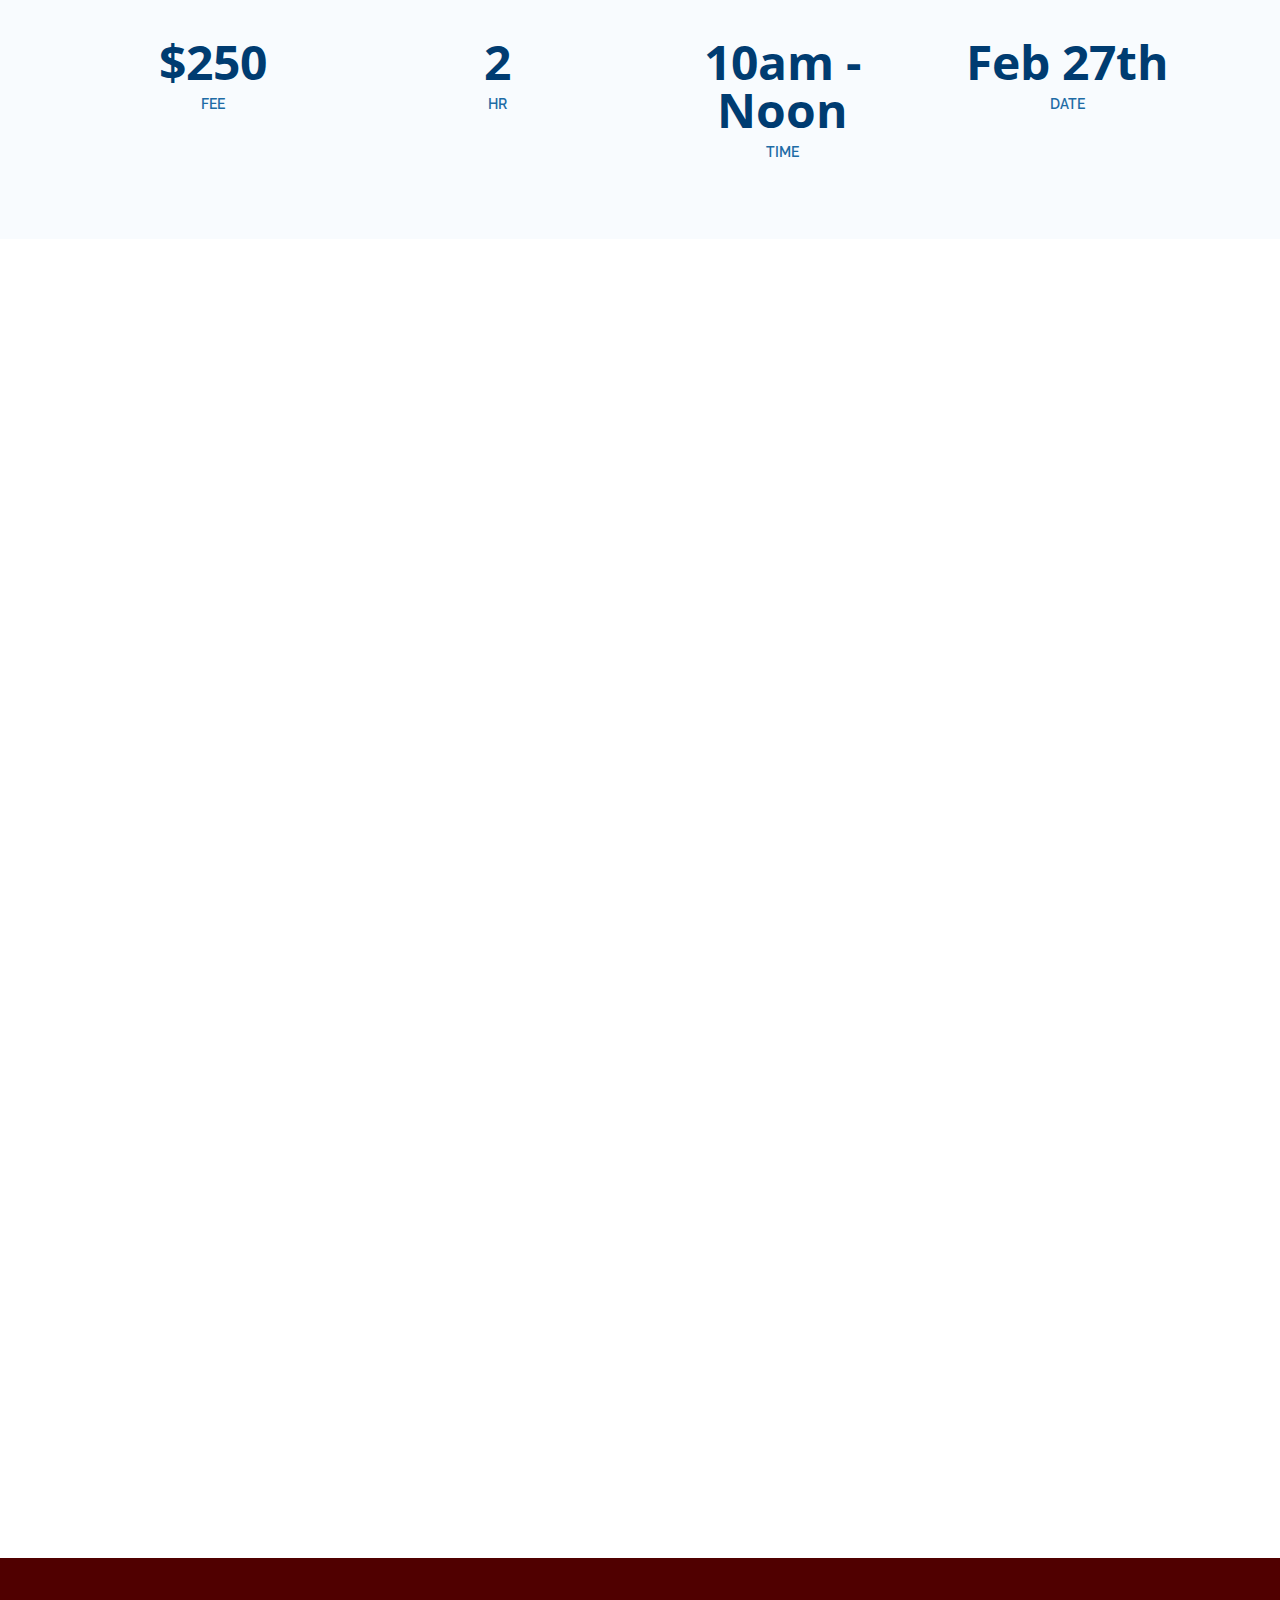
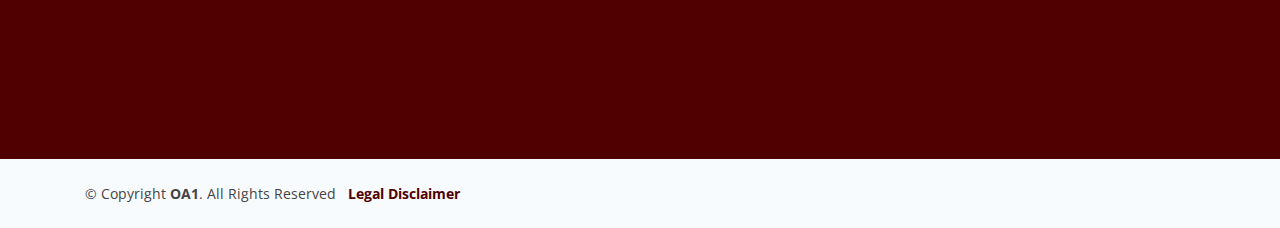
==== commit f07f7dd7: "remove link" ====
--- a/index.html
+++ b/index.html
@@ -48,19 +48,19 @@
       <nav class="nav-menu d-none d-lg-block">
         <ul>
           <li class="active"><a href="index.html">Home</a></li>
-          <!-- <li><a href="seminar.html">Seminar</a></li> -->
+          <li><a href="seminar.html">Seminar</a></li>
           <li><a href="#about">Contact</a></li>
 
         </ul>
       </nav><!-- .nav-menu -->
-      <button
+      <!-- <button
       class="cta-button"
       id="checkout-button-price_1I8cATGsFpC25p1ThE8ucNKz"
       role="link"
       type="button"
       >
       Sign up
-      </button>
+      </button> -->
 
     </div>
   </header><!-- End Header -->
@@ -157,13 +157,13 @@
             <p>
               Email: OA1Stocks@gmail.com
             </p>
-            <!-- <a class="get-started-btn" href="seminar.html">Seminar</a> -->
-            <button
+            <a class="get-started-btn" href="seminar.html">Seminar</a>
+            <!-- <button
             class="cta-button-3"
             id="checkout-button2-price_1I8cATGsFpC25p1ThE8ucNKz"
             role="link"
             type="button"
-            >Sign up Now</button>
+            >Sign up Now</button> -->
           </div>
         </div>
 
@@ -325,13 +325,13 @@
         <div class="text-center">
           <h3>OA1 Stocks and Trading Seminar</h3>
           <p>Sign up now this seminar will be available to attendees to provide the maximum amount of value. Don't miss out!</p>
-          <button
+          <!-- <button
           class="cta-button-2"
           id="checkout-button3-price_1I8cATGsFpC25p1ThE8ucNKz"
           role="link"
           type="button"
           >Seminar sign up
-          </button>
+          </button> -->
         </div>
       </div>
     </section><!-- End Cta Section -->
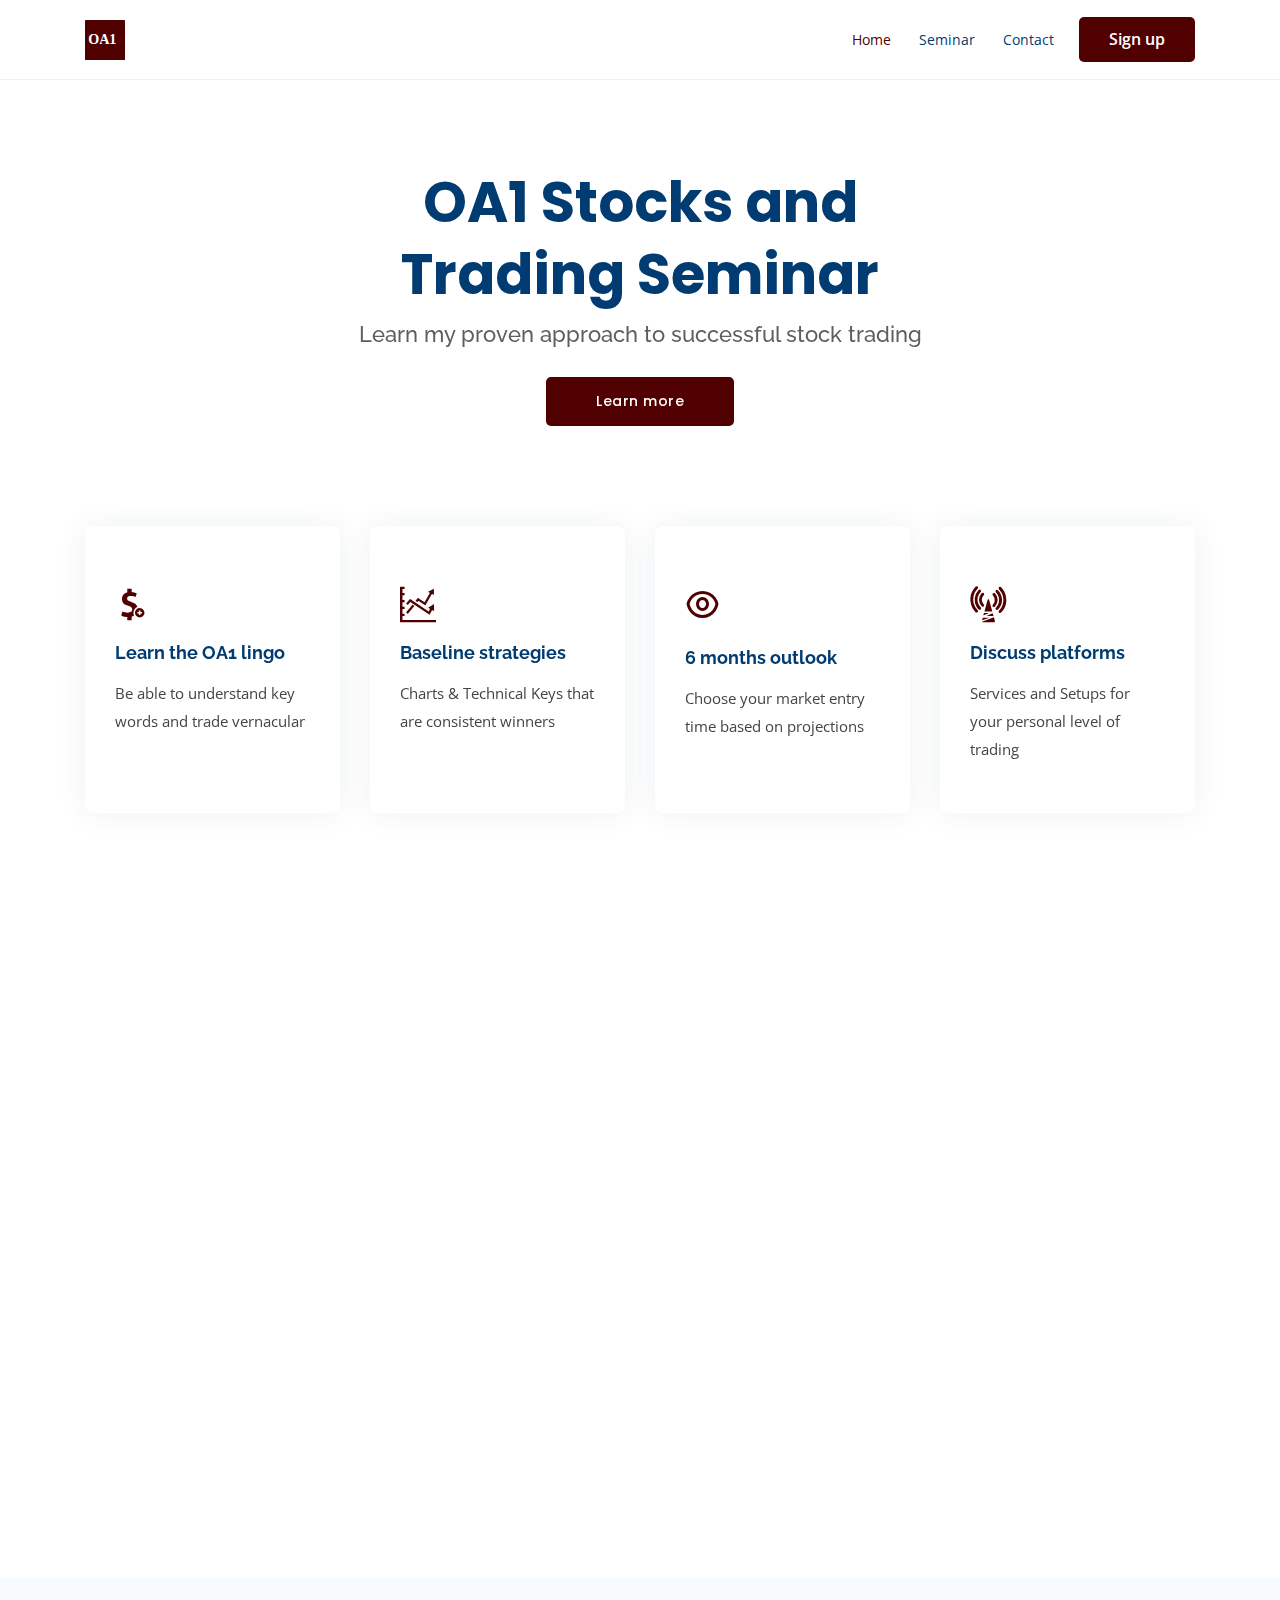
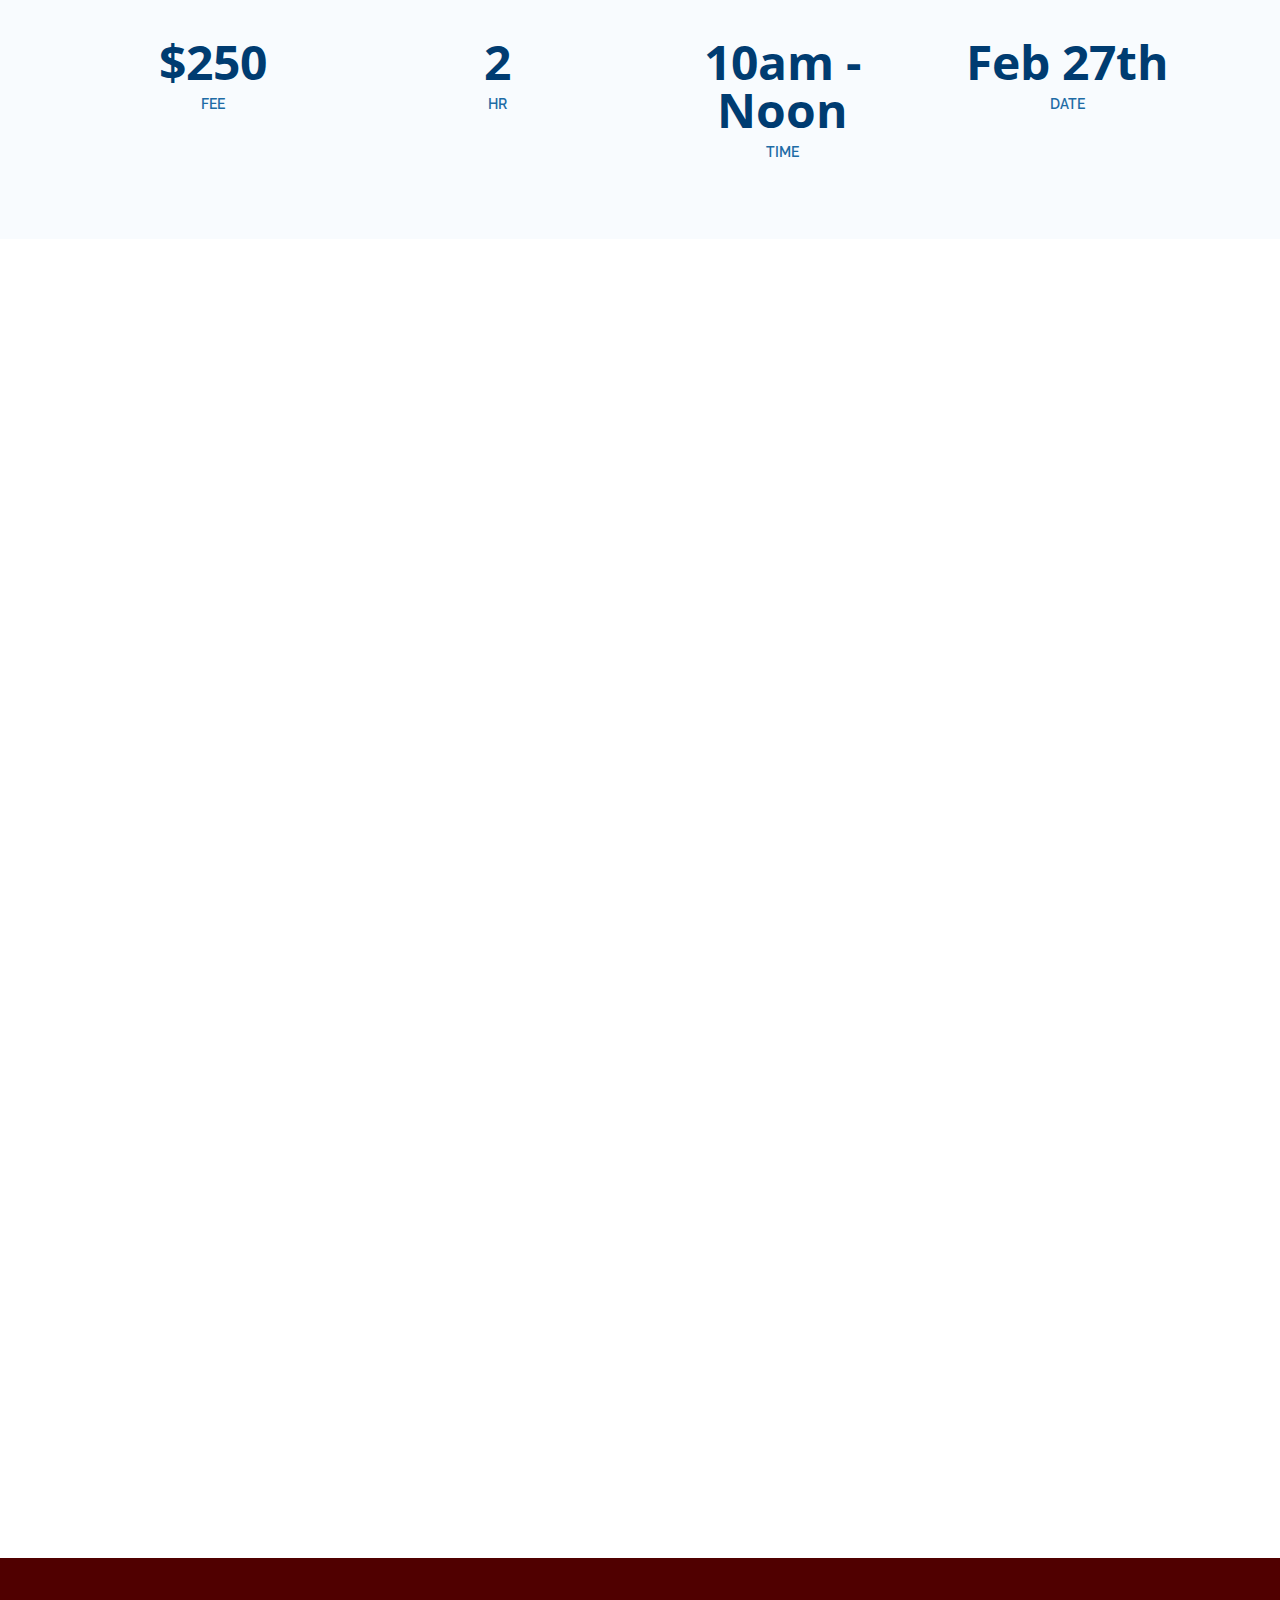
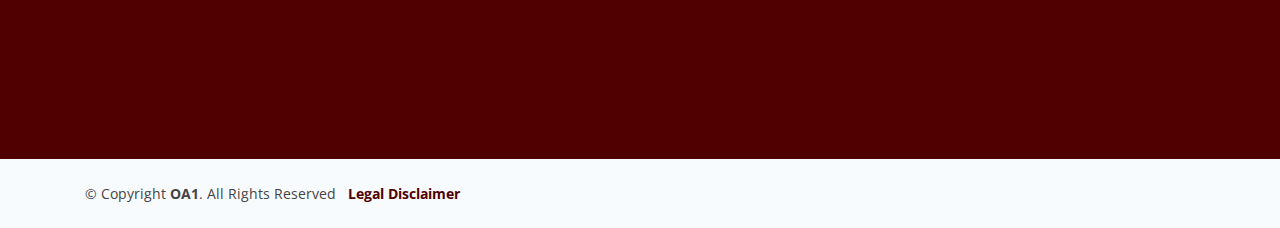
==== commit 958ac8b1: "send payment link" ====
--- a/index.html
+++ b/index.html
@@ -53,14 +53,14 @@
 
         </ul>
       </nav><!-- .nav-menu -->
-      <!-- <button
+      <button
       class="cta-button"
       id="checkout-button-price_1I8cATGsFpC25p1ThE8ucNKz"
       role="link"
       type="button"
       >
       Sign up
-      </button> -->
+      </button>
 
     </div>
   </header><!-- End Header -->
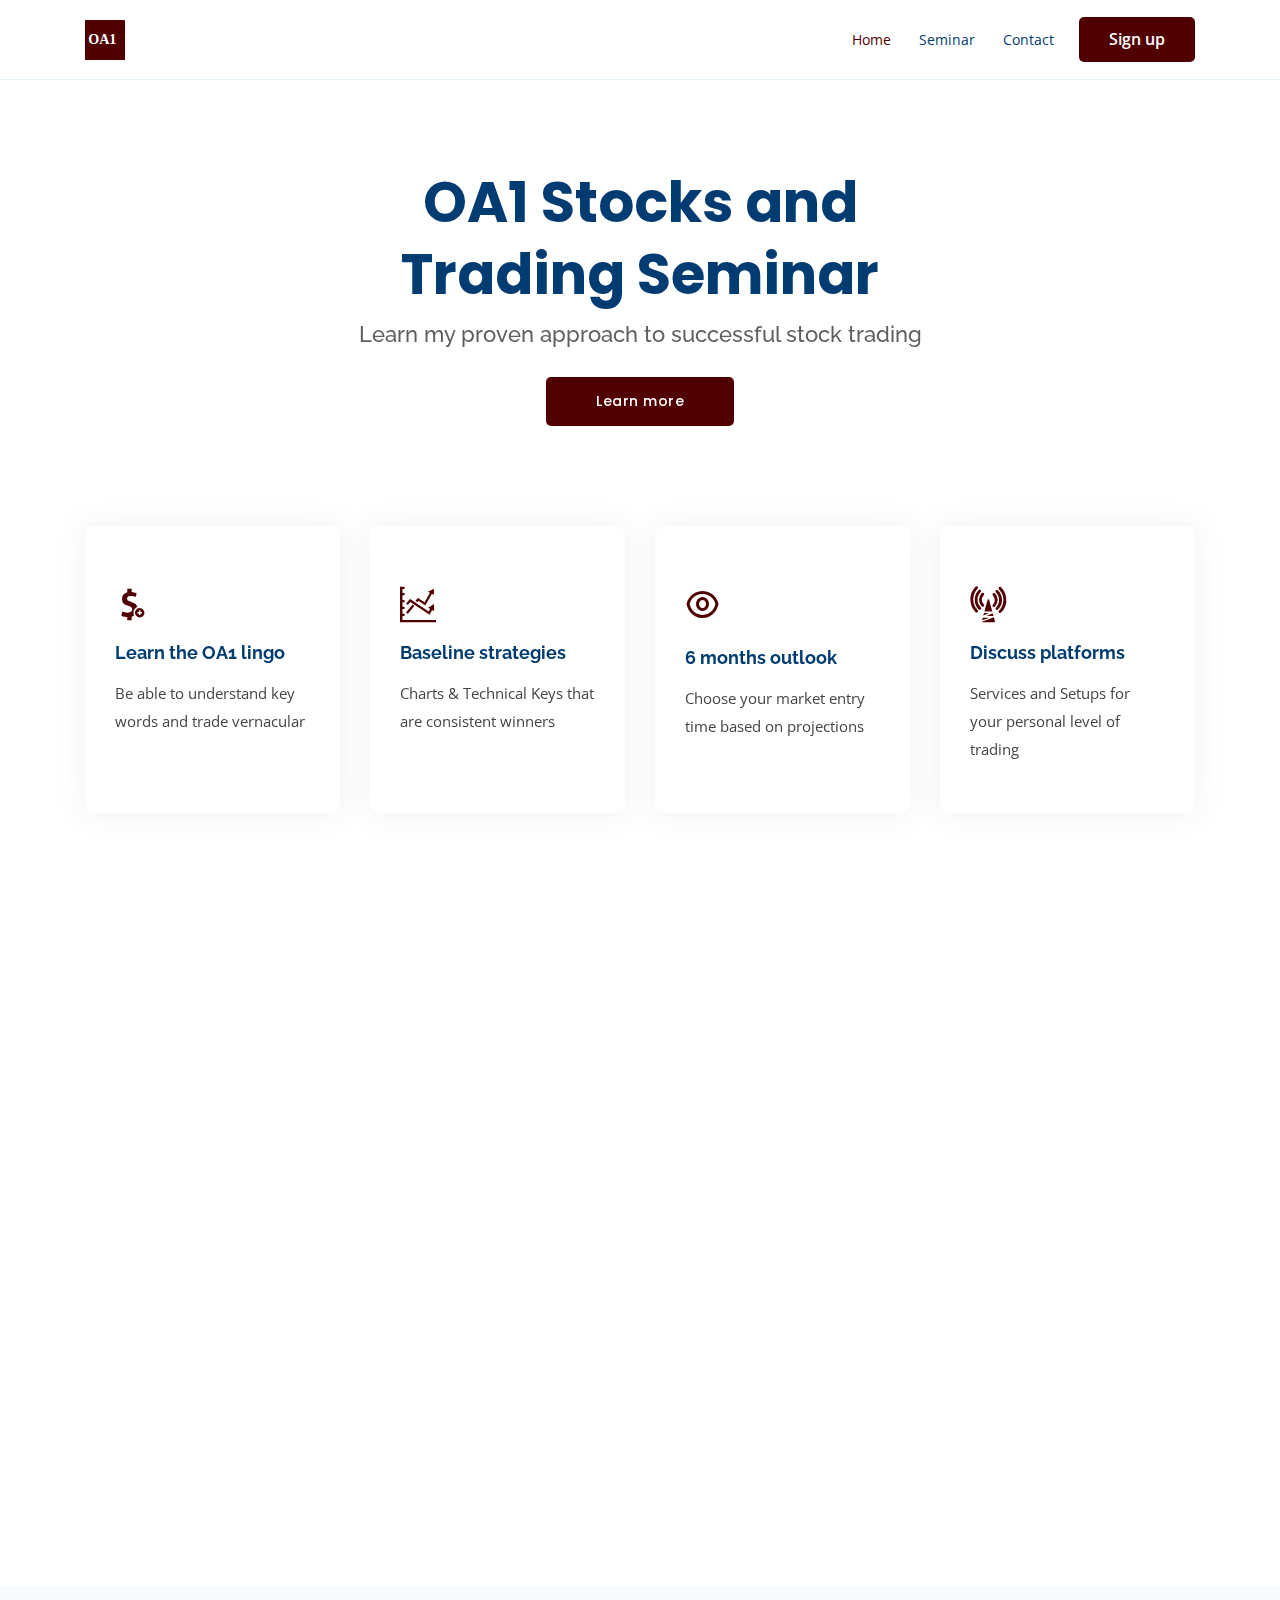
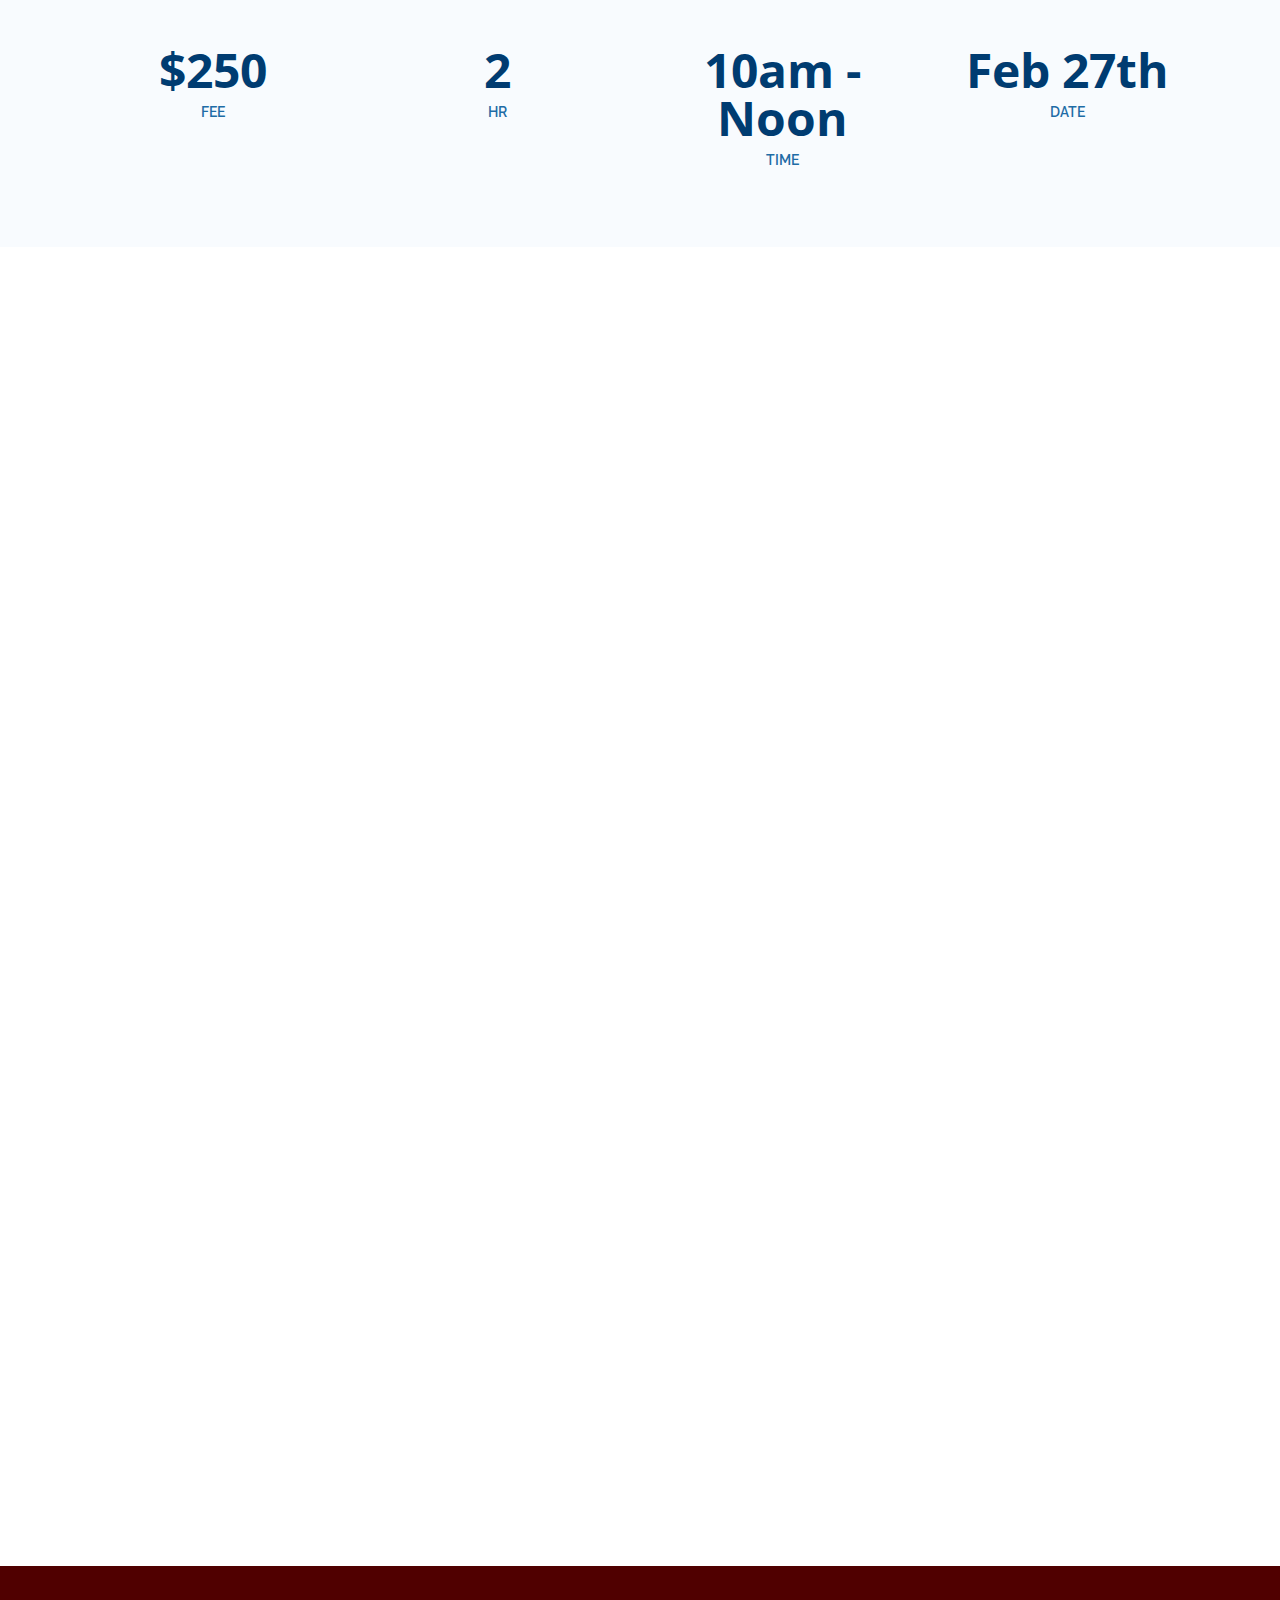
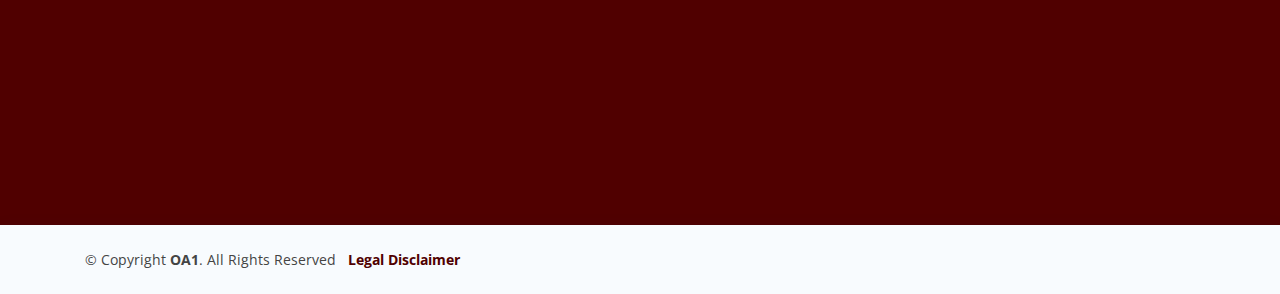
==== commit eb745975: "make payment buttons live" ====
--- a/index.html
+++ b/index.html
@@ -157,13 +157,13 @@
             <p>
               Email: OA1Stocks@gmail.com
             </p>
-            <a class="get-started-btn" href="seminar.html">Seminar</a>
-            <!-- <button
+            <!-- <a class="get-started-btn" href="seminar.html">Seminar</a> -->
+            <button
             class="cta-button-3"
             id="checkout-button2-price_1I8cATGsFpC25p1ThE8ucNKz"
             role="link"
             type="button"
-            >Sign up Now</button> -->
+            >Sign up Now</button>
           </div>
         </div>
 
@@ -325,13 +325,13 @@
         <div class="text-center">
           <h3>OA1 Stocks and Trading Seminar</h3>
           <p>Sign up now this seminar will be available to attendees to provide the maximum amount of value. Don't miss out!</p>
-          <!-- <button
+          <button
           class="cta-button-2"
           id="checkout-button3-price_1I8cATGsFpC25p1ThE8ucNKz"
           role="link"
           type="button"
           >Seminar sign up
-          </button> -->
+          </button>
         </div>
       </div>
     </section><!-- End Cta Section -->
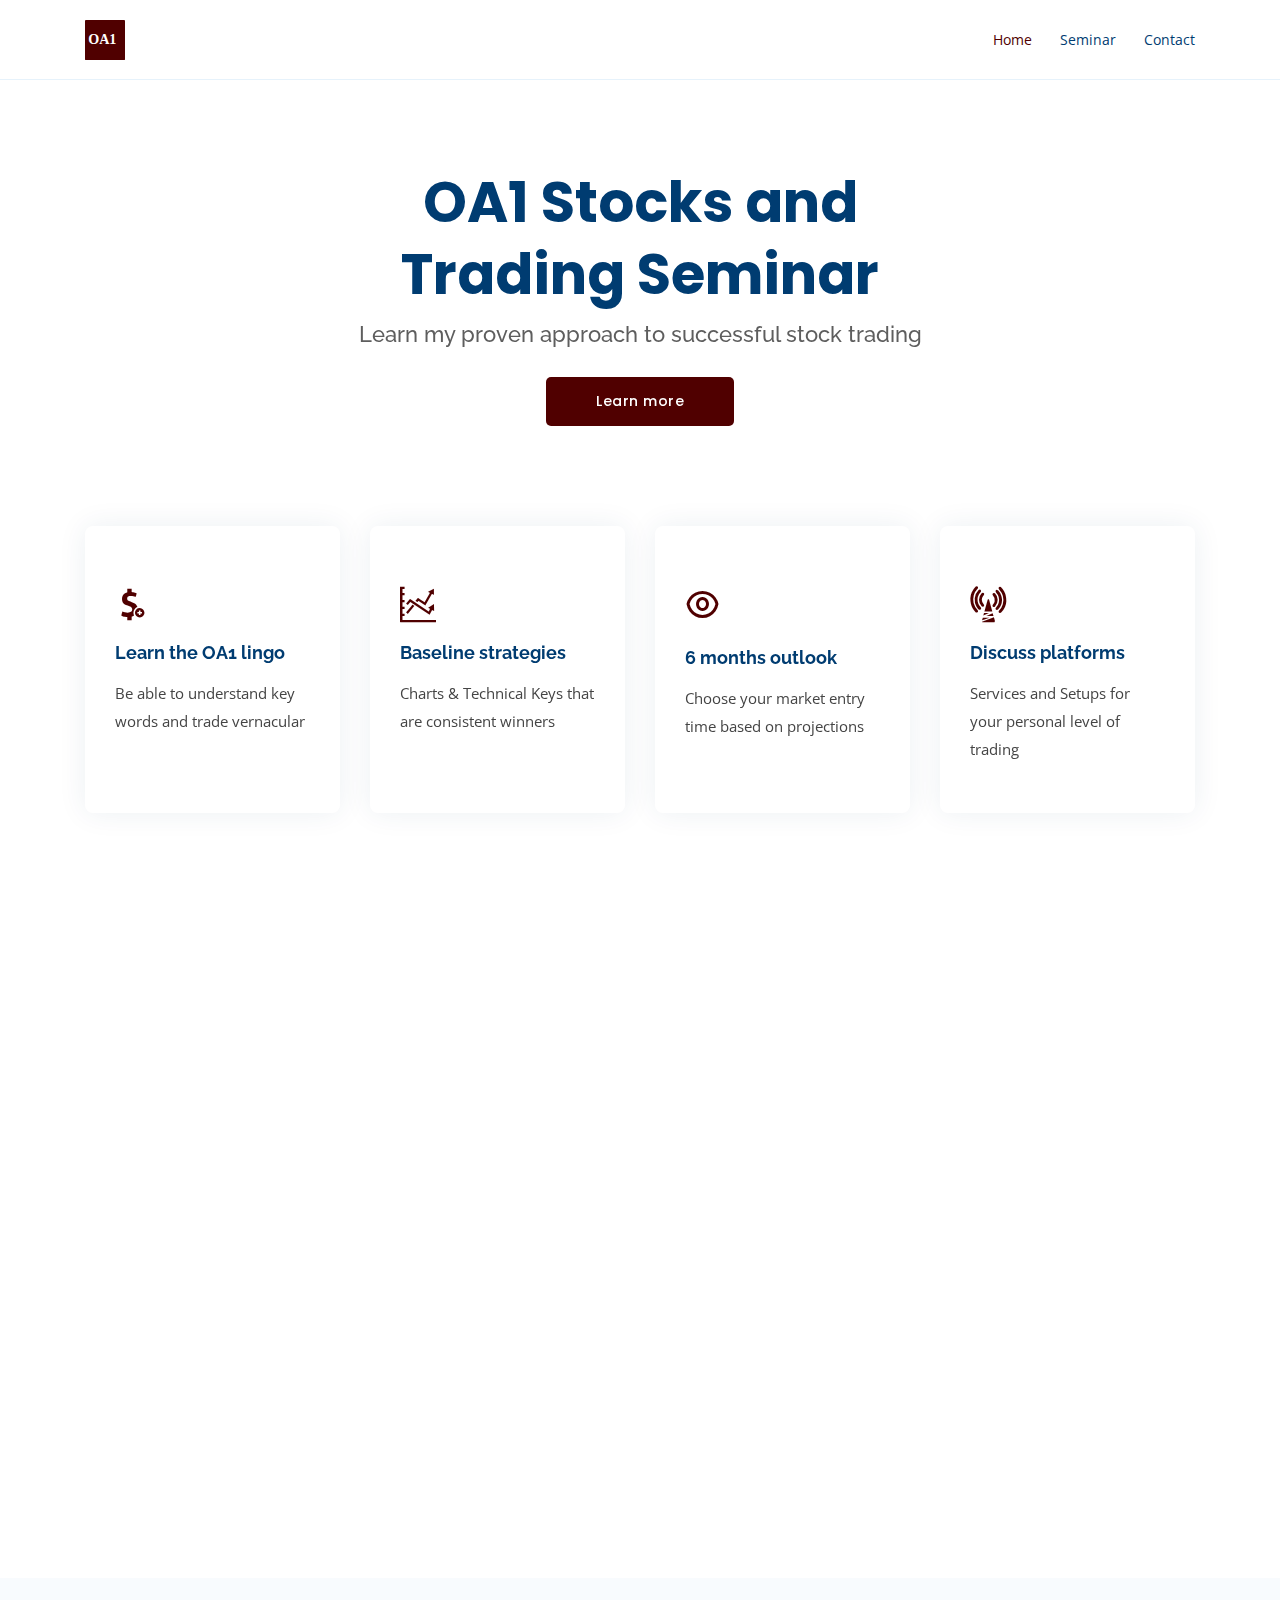
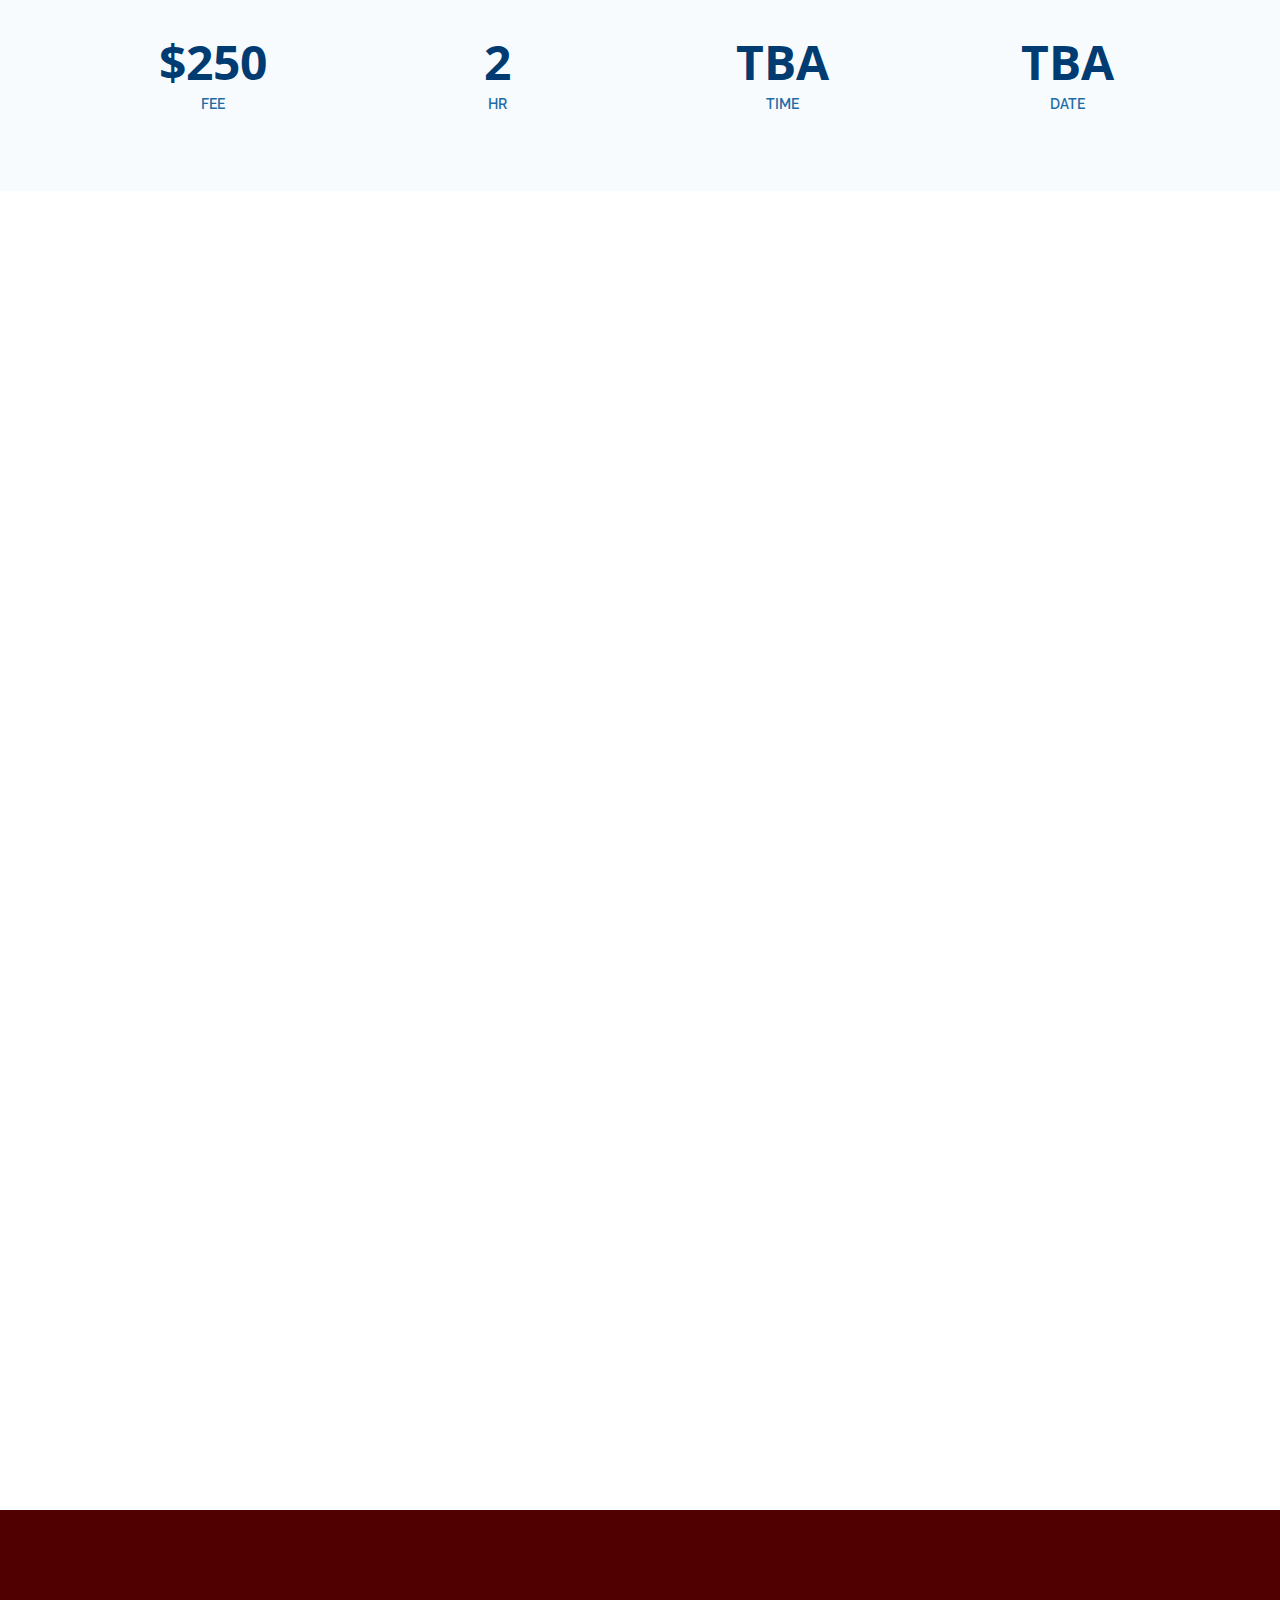
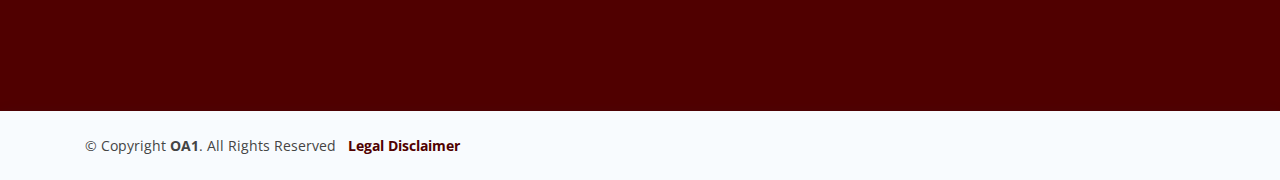
==== commit 58545751: "remove pay link" ====
--- a/index.html
+++ b/index.html
@@ -53,14 +53,14 @@
 
         </ul>
       </nav><!-- .nav-menu -->
-      <button
+      <!-- <button
       class="cta-button"
       id="checkout-button-price_1I8cATGsFpC25p1ThE8ucNKz"
       role="link"
       type="button"
       >
       Sign up
-      </button>
+      </button> -->
 
     </div>
   </header><!-- End Header -->
@@ -157,13 +157,13 @@
             <p>
               Email: OA1Stocks@gmail.com
             </p>
-            <!-- <a class="get-started-btn" href="seminar.html">Seminar</a> -->
-            <button
+            <a class="get-started-btn" href="seminar.html">Seminar</a>
+            <!-- <button
             class="cta-button-3"
             id="checkout-button2-price_1I8cATGsFpC25p1ThE8ucNKz"
             role="link"
             type="button"
-            >Sign up Now</button>
+            >Sign up Now</button> -->
           </div>
         </div>
 
@@ -192,14 +192,14 @@
 
           <div class="col-lg-3 col-md-5 col-6 d-md-flex align-items-md-stretch">
             <div class="count-box">
-              <span>10am - Noon</span>
+              <span>TBA</span>
               <p>TIME</p>
             </div>
           </div>
 
           <div class="col-lg-3 col-md-5 col-6 d-md-flex align-items-md-stretch">
             <div class="count-box">
-              <span>Feb 27th</span>
+              <span>TBA</span>
               <p>DATE</p>
             </div>
           </div>
@@ -325,13 +325,13 @@
         <div class="text-center">
           <h3>OA1 Stocks and Trading Seminar</h3>
           <p>Sign up now this seminar will be available to attendees to provide the maximum amount of value. Don't miss out!</p>
-          <button
+          <!-- <button
           class="cta-button-2"
           id="checkout-button3-price_1I8cATGsFpC25p1ThE8ucNKz"
           role="link"
           type="button"
           >Seminar sign up
-          </button>
+          </button> -->
         </div>
       </div>
     </section><!-- End Cta Section -->
